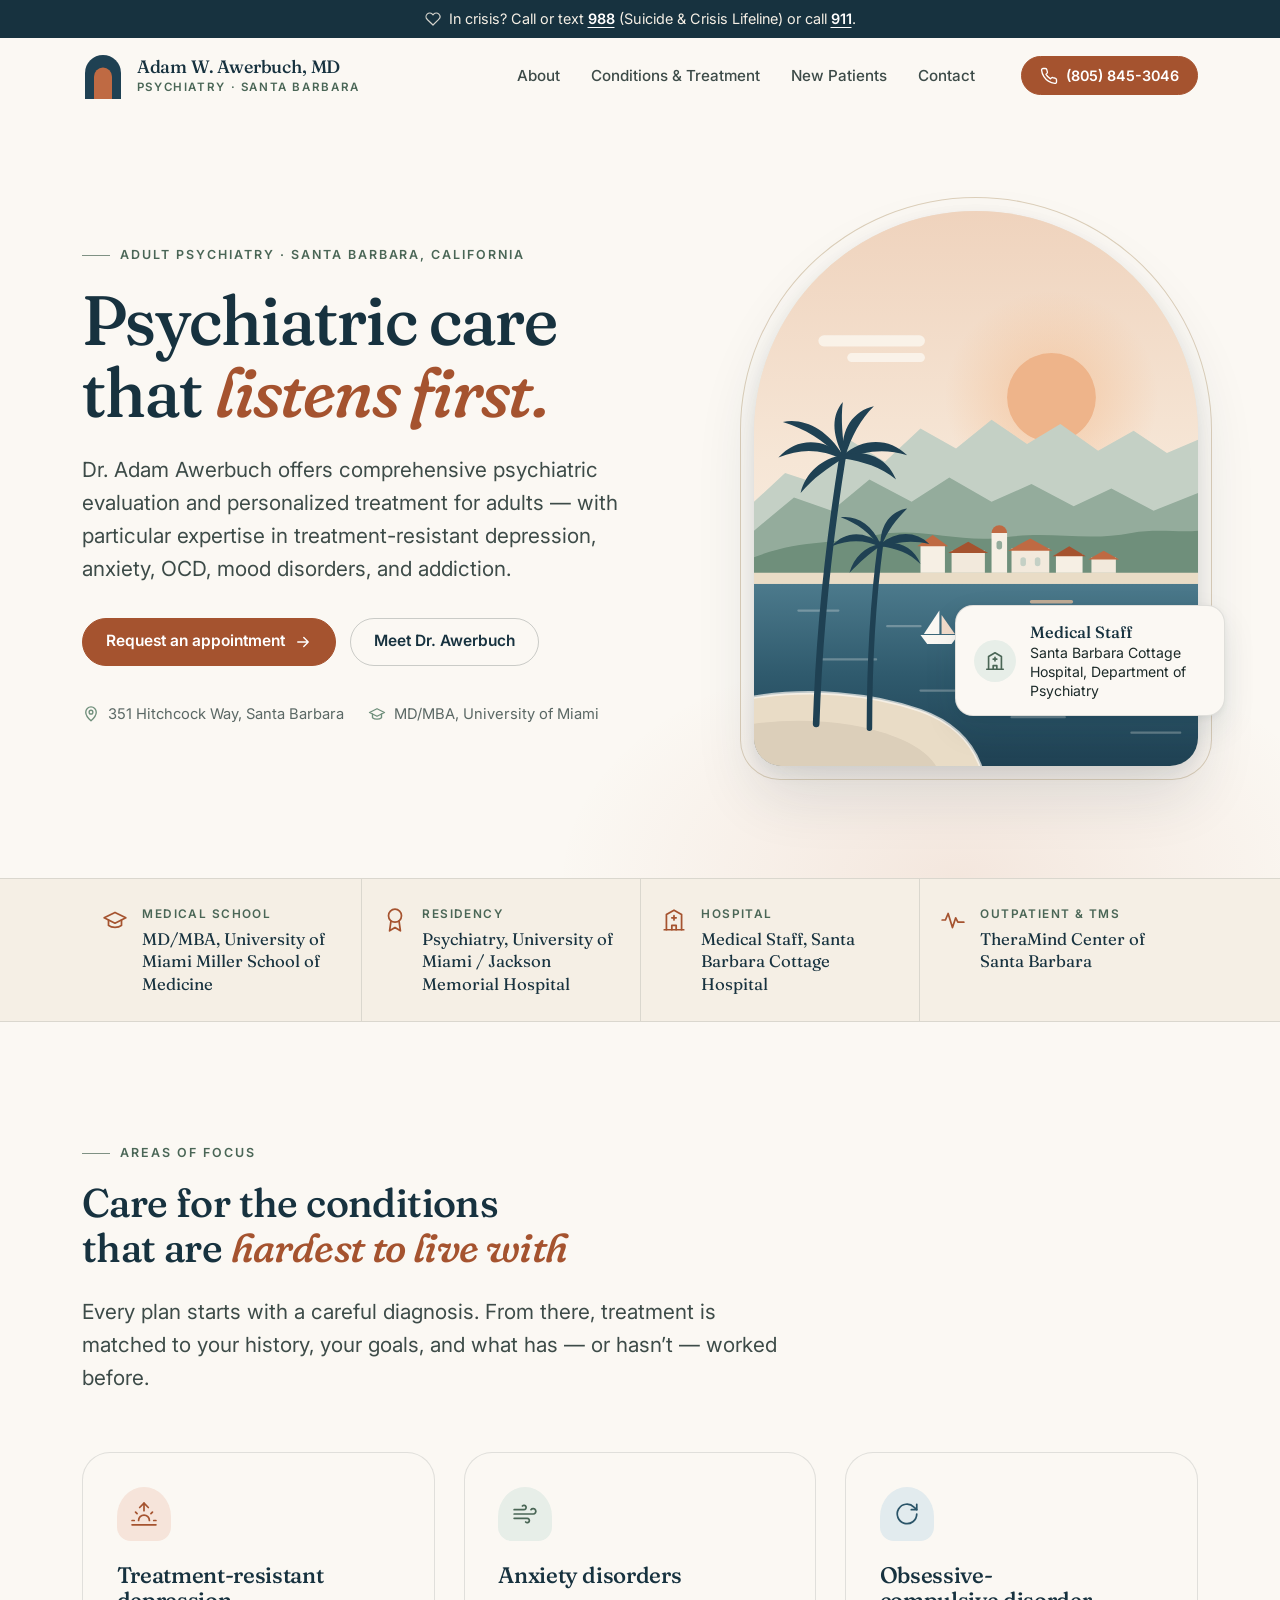
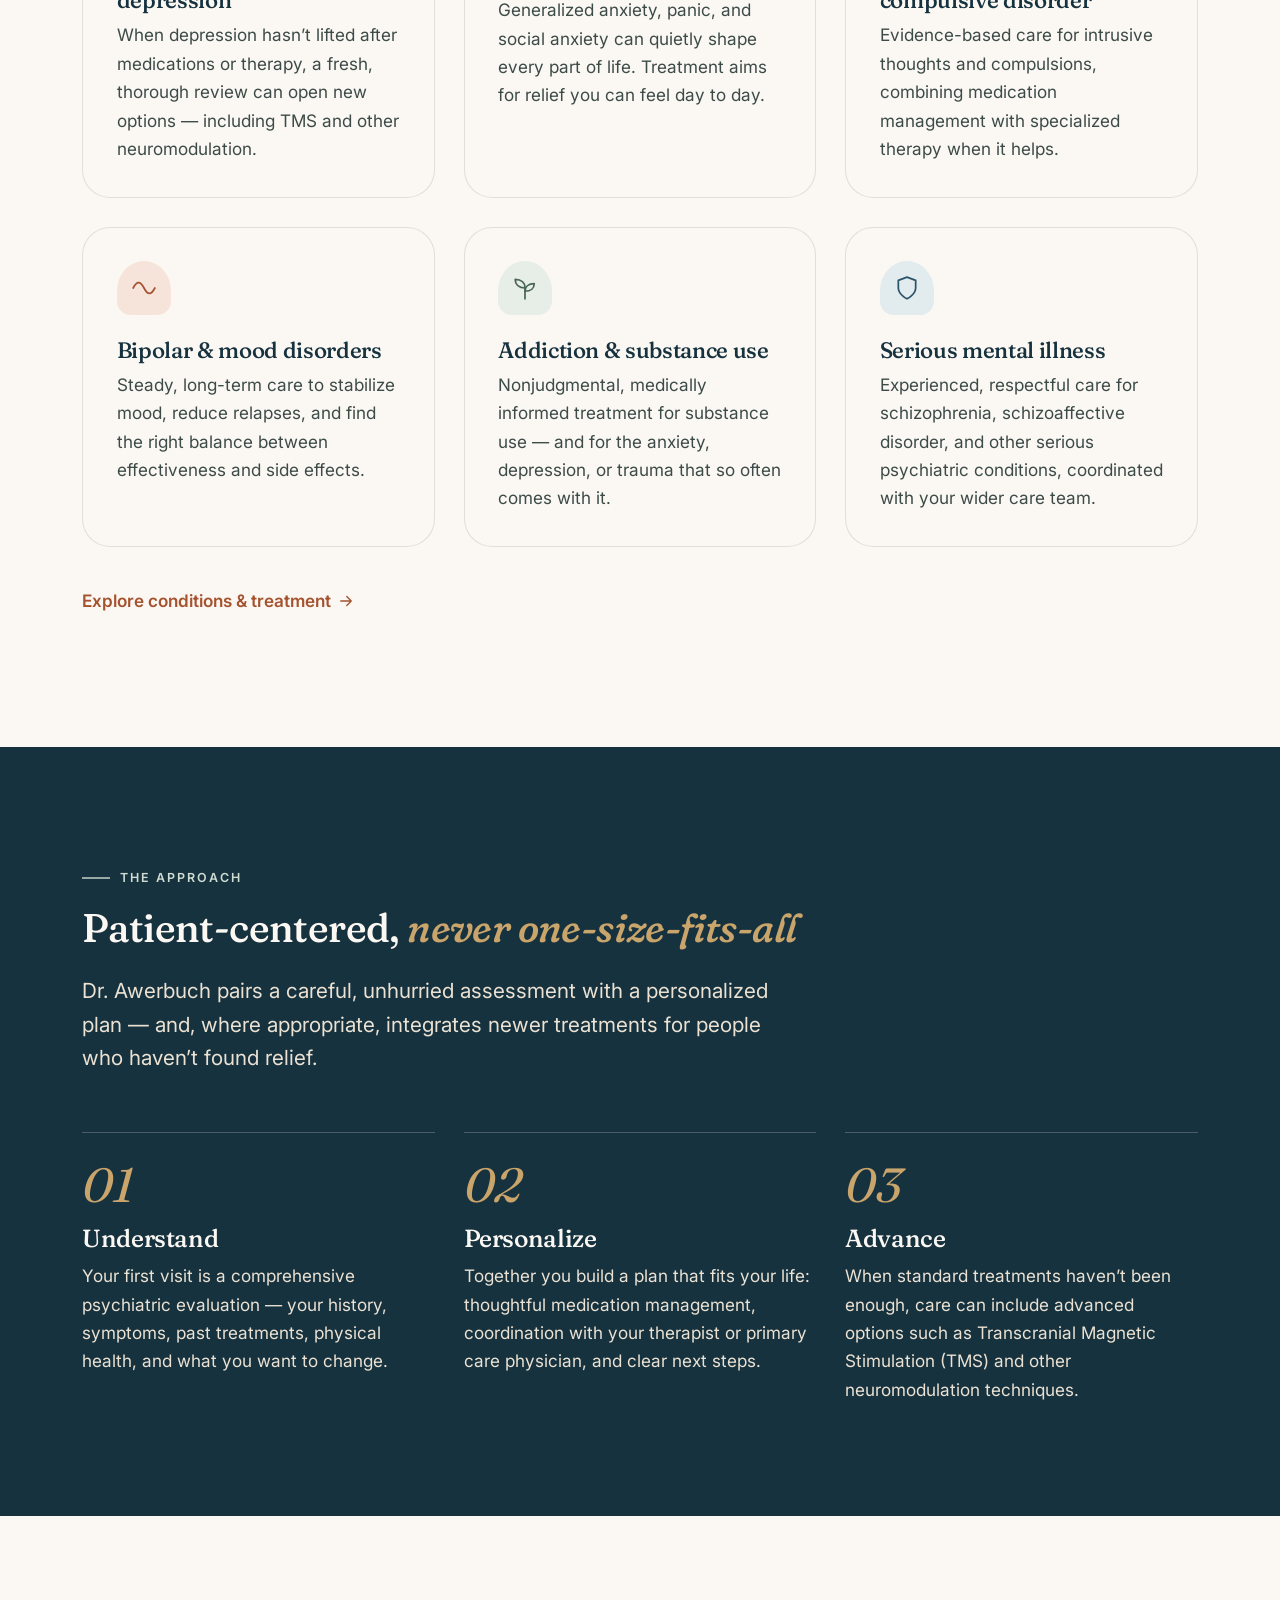
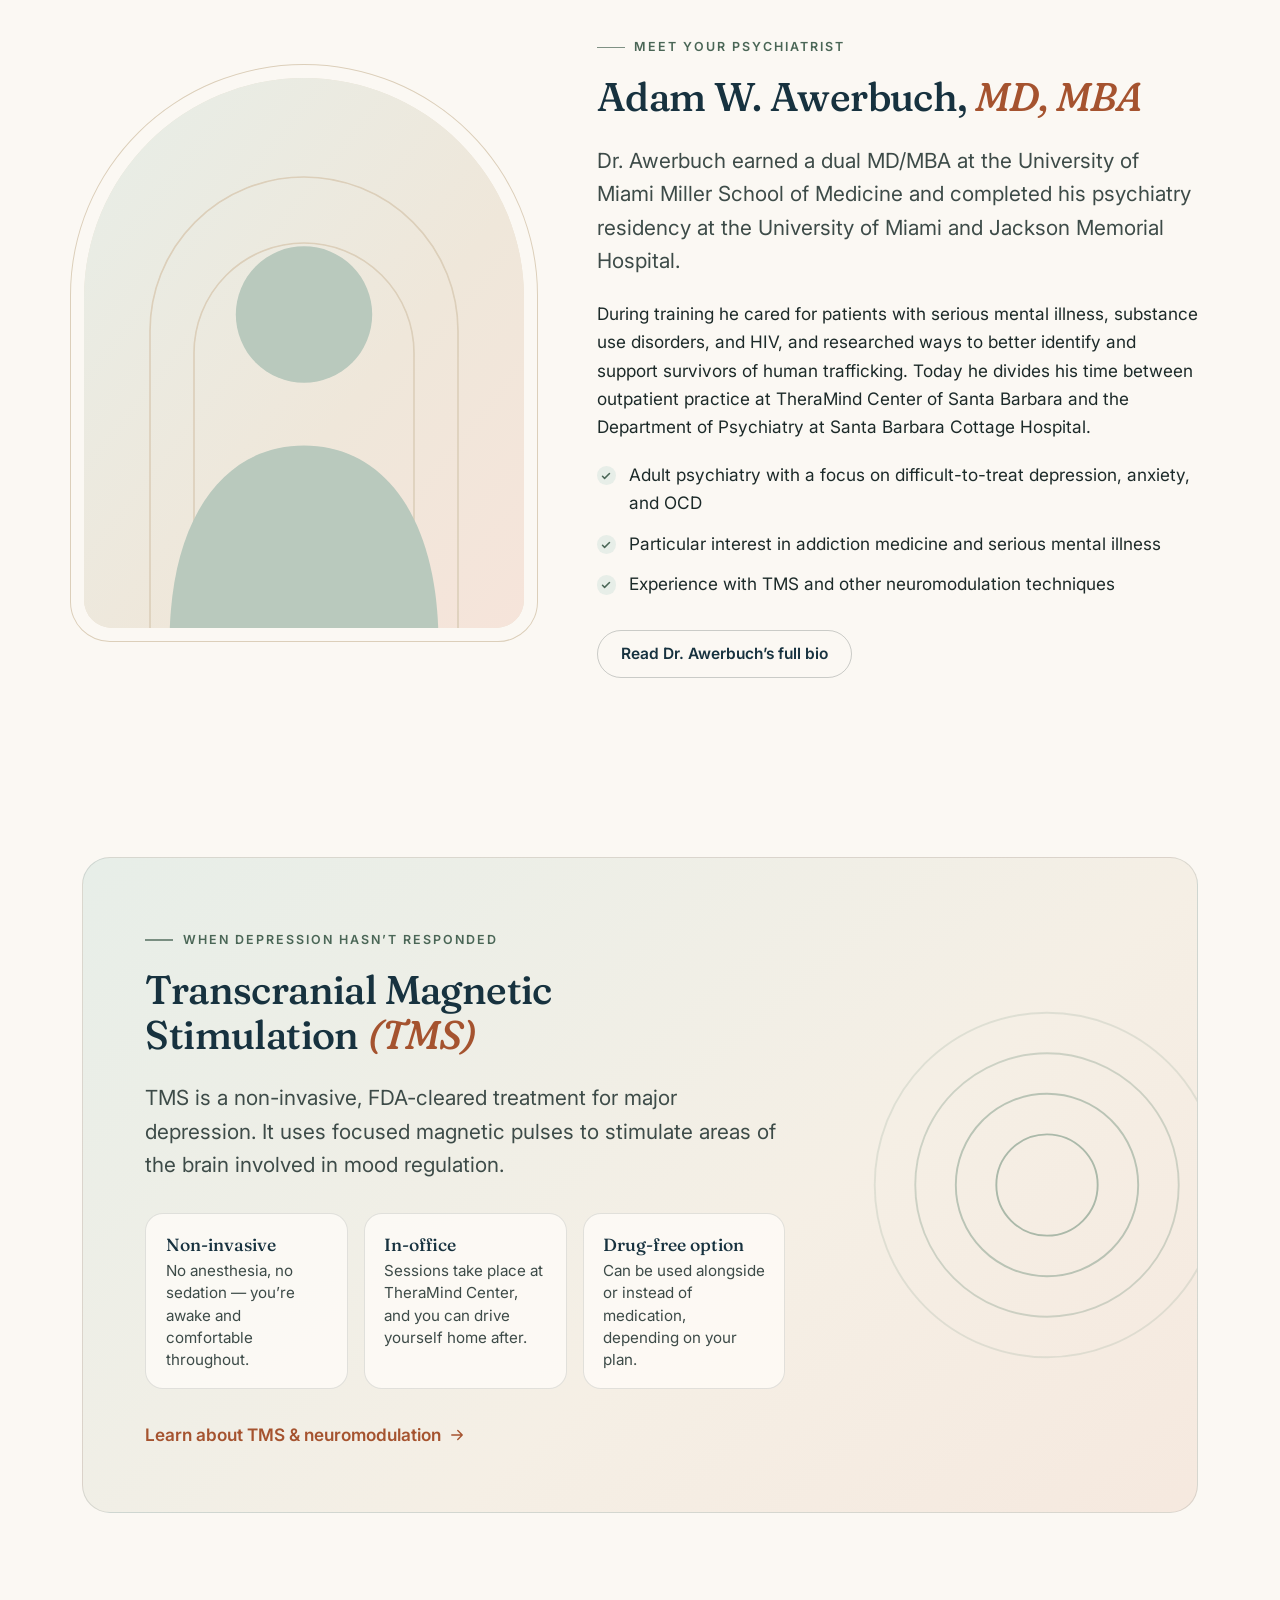
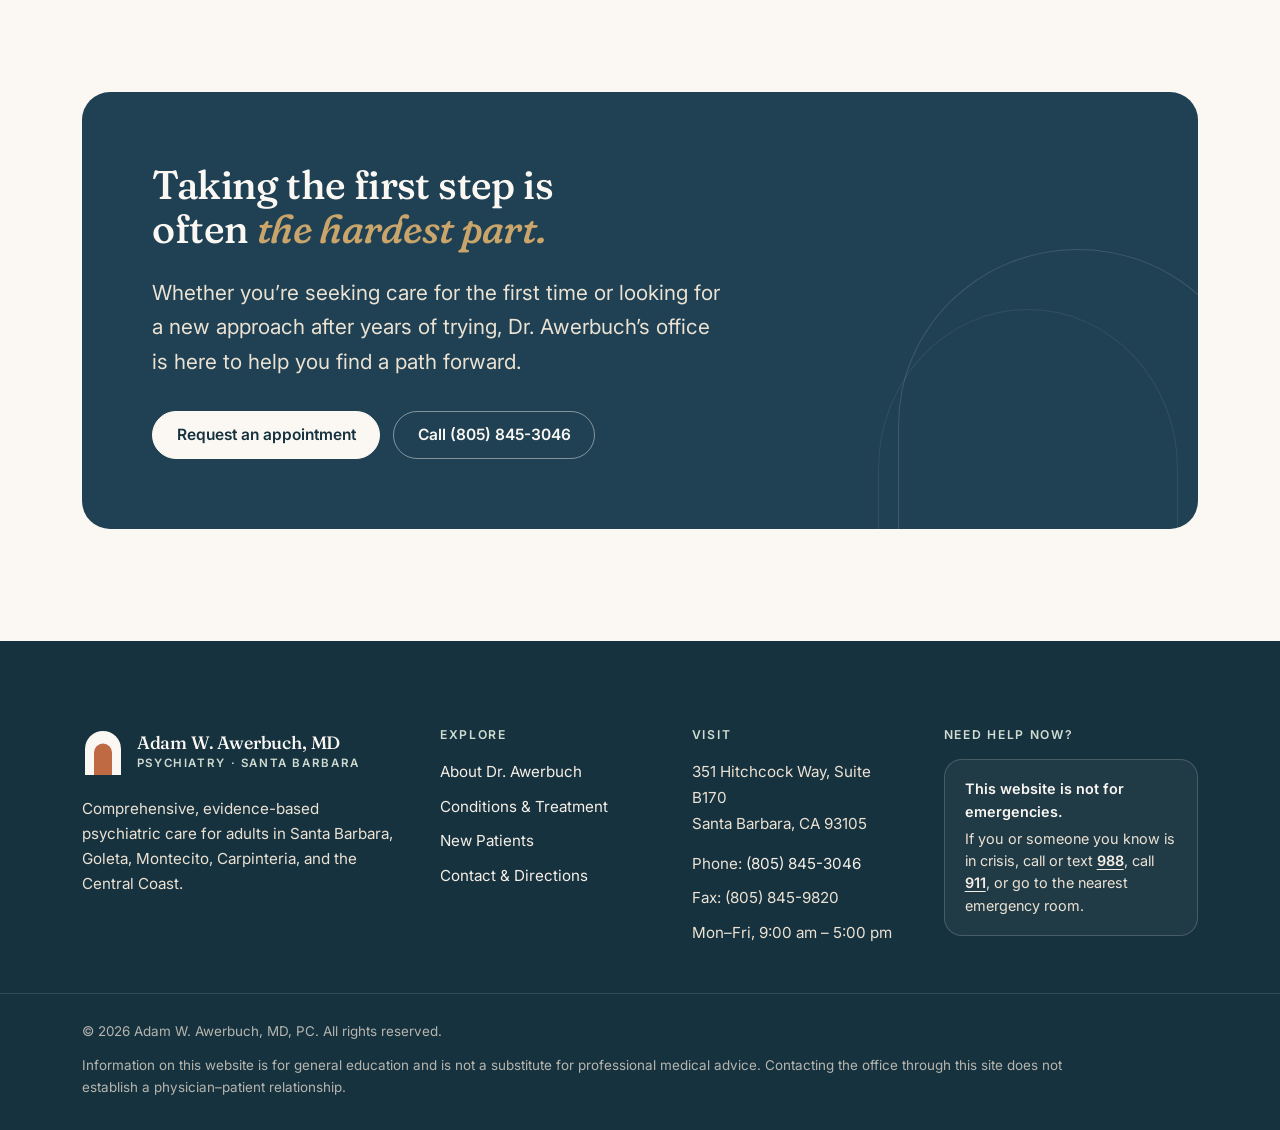
==== index.html @ 08d141ef "Build website for Dr. Adam W. Awerbuch's Santa Barbara psychiatry practice Static, dependency-free s" ====
<!doctype html>
<html lang="en" class="no-js">
<head>
  <meta charset="utf-8">
  <meta name="viewport" content="width=device-width, initial-scale=1">
  <title>Adam W. Awerbuch, MD, MBA | Psychiatrist in Santa Barbara, CA</title>
  <meta name="description" content="Dr. Adam Awerbuch is a psychiatrist in Santa Barbara, CA, offering comprehensive evaluation and personalized treatment for adults with depression, treatment-resistant depression, anxiety, OCD, mood disorders, and addiction.">
  <meta name="theme-color" content="#17323f">
  <meta property="og:type" content="website">
  <meta property="og:title" content="Adam W. Awerbuch, MD, MBA | Psychiatry in Santa Barbara">
  <meta property="og:description" content="Thoughtful, evidence-based psychiatric care for adults in Santa Barbara — including treatment-resistant depression, anxiety, OCD, mood disorders, and addiction.">
  <meta property="og:locale" content="en_US">
  <link rel="icon" href="assets/img/favicon.svg" type="image/svg+xml">
  <link rel="preconnect" href="https://fonts.googleapis.com">
  <link rel="preconnect" href="https://fonts.gstatic.com" crossorigin>
  <link rel="stylesheet" href="https://fonts.googleapis.com/css2?family=Fraunces:ital,opsz,wght,SOFT,WONK@0,9..144,300..600,0..100,0..1;1,9..144,300..600,0..100,0..1&family=Inter:wght@400;500;600&display=swap">
  <link rel="stylesheet" href="assets/css/styles.css">
  <script src="assets/js/main.js" defer></script>
  <script type="application/ld+json">
  {
    "@context": "https://schema.org",
    "@type": "Physician",
    "name": "Adam W. Awerbuch, MD, MBA",
    "legalName": "Adam W. Awerbuch, MD, PC",
    "description": "Psychiatrist in Santa Barbara, California, providing comprehensive psychiatric evaluation and treatment for adults, with a focus on treatment-resistant depression, anxiety disorders, OCD, mood disorders, and addiction medicine.",
    "medicalSpecialty": "Psychiatric",
    "telephone": "+1-805-845-3046",
    "faxNumber": "+1-805-845-9820",
    "address": {
      "@type": "PostalAddress",
      "streetAddress": "351 Hitchcock Way, Suite B170",
      "addressLocality": "Santa Barbara",
      "addressRegion": "CA",
      "postalCode": "93105",
      "addressCountry": "US"
    },
    "openingHoursSpecification": {
      "@type": "OpeningHoursSpecification",
      "dayOfWeek": ["Monday", "Tuesday", "Wednesday", "Thursday", "Friday"],
      "opens": "09:00",
      "closes": "17:00"
    },
    "areaServed": ["Santa Barbara", "Goleta", "Montecito", "Carpinteria", "Santa Barbara County"],
    "hospitalAffiliation": {
      "@type": "Hospital",
      "name": "Santa Barbara Cottage Hospital"
    }
  }
  </script>
</head>
<body>
  <a class="skip-link" href="#main">Skip to main content</a>

  <div class="crisis-bar" role="region" aria-label="Crisis resources">
    <div class="container">
      <svg viewBox="0 0 24 24" fill="none" stroke="currentColor" stroke-width="1.8" stroke-linecap="round" stroke-linejoin="round" aria-hidden="true"><path d="M20.8 4.6a5.5 5.5 0 0 0-7.8 0L12 5.7l-1-1.1a5.5 5.5 0 0 0-7.8 7.8l1 1.1L12 21l7.8-7.6 1-1.1a5.5 5.5 0 0 0 0-7.7z"/></svg>
      <span>In crisis? Call or text <a href="tel:988">988</a> (Suicide &amp; Crisis Lifeline) or call <a href="tel:911">911</a>.</span>
    </div>
  </div>

  <header class="site-header">
    <div class="container">
      <a class="brand" href="index.html" aria-label="Adam W. Awerbuch, MD — Home">
        <svg class="brand__mark" viewBox="0 0 42 48" aria-hidden="true"><path d="M3 47V21a18 18 0 0 1 36 0v26z" fill="#1f4153"/><path d="M12 47V24.5a9 9 0 0 1 18 0V47z" fill="#bf6a43"/></svg>
        <span class="brand__text">
          <span class="brand__name">Adam W. Awerbuch, MD</span>
          <span class="brand__tag">Psychiatry · Santa Barbara</span>
        </span>
      </a>
      <button class="nav-toggle" type="button" aria-expanded="false" aria-controls="site-nav" aria-label="Open menu">
        <svg class="icon-open" viewBox="0 0 24 24" fill="none" stroke="currentColor" stroke-width="1.8" stroke-linecap="round" aria-hidden="true"><path d="M4 7h16M4 12h16M4 17h16"/></svg>
        <svg class="icon-close" viewBox="0 0 24 24" fill="none" stroke="currentColor" stroke-width="1.8" stroke-linecap="round" aria-hidden="true"><path d="M6 6l12 12M18 6L6 18"/></svg>
      </button>
      <nav class="site-nav" id="site-nav" aria-label="Primary">
        <ul>
          <li><a href="about.html">About</a></li>
          <li><a href="services.html">Conditions &amp; Treatment</a></li>
          <li><a href="new-patients.html">New Patients</a></li>
          <li><a href="contact.html">Contact</a></li>
        </ul>
        <a class="btn btn--sm" href="tel:+18058453046">
          <svg viewBox="0 0 24 24" fill="none" stroke="currentColor" stroke-width="1.8" stroke-linecap="round" stroke-linejoin="round" aria-hidden="true"><path d="M22 16.9v3a2 2 0 0 1-2.2 2 19.8 19.8 0 0 1-8.6-3.1 19.5 19.5 0 0 1-6-6 19.8 19.8 0 0 1-3.1-8.7A2 2 0 0 1 4.1 2h3a2 2 0 0 1 2 1.7c.1.9.4 1.8.7 2.7a2 2 0 0 1-.5 2.1L8 9.8a16 16 0 0 0 6 6l1.3-1.3a2 2 0 0 1 2.1-.4c.9.3 1.8.6 2.7.7a2 2 0 0 1 1.7 2z"/></svg>
          (805) 845-3046
        </a>
      </nav>
    </div>
  </header>

  <main id="main">
    <!-- Hero -->
    <section class="hero" aria-labelledby="hero-title">
      <div class="container">
        <div class="split split--wide-left">
          <div>
            <p class="eyebrow">Adult Psychiatry · Santa Barbara, California</p>
            <h1 id="hero-title">Psychiatric care that <em>listens first.</em></h1>
            <p class="lede">Dr. Adam Awerbuch offers comprehensive psychiatric evaluation and personalized treatment for adults — with particular expertise in treatment-resistant depression, anxiety, OCD, mood disorders, and addiction.</p>
            <div class="btn-row">
              <a class="btn" href="contact.html#request">
                Request an appointment
                <svg viewBox="0 0 24 24" fill="none" stroke="currentColor" stroke-width="1.8" stroke-linecap="round" stroke-linejoin="round" aria-hidden="true"><path d="M5 12h14M13 6l6 6-6 6"/></svg>
              </a>
              <a class="btn btn--outline" href="about.html">Meet Dr. Awerbuch</a>
            </div>
            <ul class="hero__meta">
              <li>
                <svg viewBox="0 0 24 24" fill="none" stroke="currentColor" stroke-width="1.8" stroke-linecap="round" stroke-linejoin="round" aria-hidden="true"><path d="M12 21s-7-6.2-7-11.5A7 7 0 0 1 19 9.5C19 14.8 12 21 12 21z"/><circle cx="12" cy="9.5" r="2.5"/></svg>
                351 Hitchcock Way, Santa Barbara
              </li>
              <li>
                <svg viewBox="0 0 24 24" fill="none" stroke="currentColor" stroke-width="1.8" stroke-linecap="round" stroke-linejoin="round" aria-hidden="true"><path d="M22 10L12 5 2 10l10 5 10-5z"/><path d="M6 12v5c3 2.5 9 2.5 12 0v-5"/></svg>
                MD/MBA, University of Miami
              </li>
            </ul>
          </div>

          <div class="hero__art reveal">
            <div class="arch-outline" aria-hidden="true"></div>
            <div class="arch-frame">
              <img src="assets/img/santa-barbara-arch.svg" alt="" width="400" height="500">
            </div>
            <div class="hero__badge">
              <span class="hero__badge-icon">
                <svg viewBox="0 0 24 24" fill="none" stroke="currentColor" stroke-width="1.8" stroke-linecap="round" stroke-linejoin="round" aria-hidden="true"><path d="M3 21h18"/><path d="M5 21V7l7-4 7 4v14"/><path d="M10 21v-4h4v4"/><path d="M12 8v4M10 10h4"/></svg>
              </span>
              <span><strong>Medical Staff</strong>Santa Barbara Cottage Hospital, Department of Psychiatry</span>
            </div>
          </div>
        </div>
      </div>
    </section>

    <!-- Credentials -->
    <section class="credentials" aria-label="Training and affiliations">
      <div class="container">
        <ul>
          <li>
            <svg viewBox="0 0 24 24" fill="none" stroke="currentColor" stroke-width="1.6" stroke-linecap="round" stroke-linejoin="round" aria-hidden="true"><path d="M22 10L12 5 2 10l10 5 10-5z"/><path d="M6 12v5c3 2.5 9 2.5 12 0v-5"/></svg>
            <span><span class="label">Medical School</span><span class="value">MD/MBA, University of Miami Miller School of Medicine</span></span>
          </li>
          <li>
            <svg viewBox="0 0 24 24" fill="none" stroke="currentColor" stroke-width="1.6" stroke-linecap="round" stroke-linejoin="round" aria-hidden="true"><circle cx="12" cy="8" r="6"/><path d="M8.2 13.4L7 22l5-3 5 3-1.2-8.6"/></svg>
            <span><span class="label">Residency</span><span class="value">Psychiatry, University of Miami / Jackson Memorial Hospital</span></span>
          </li>
          <li>
            <svg viewBox="0 0 24 24" fill="none" stroke="currentColor" stroke-width="1.6" stroke-linecap="round" stroke-linejoin="round" aria-hidden="true"><path d="M3 21h18"/><path d="M5 21V7l7-4 7 4v14"/><path d="M10 21v-4h4v4"/><path d="M12 8v4M10 10h4"/></svg>
            <span><span class="label">Hospital</span><span class="value">Medical Staff, Santa Barbara Cottage Hospital</span></span>
          </li>
          <li>
            <svg viewBox="0 0 24 24" fill="none" stroke="currentColor" stroke-width="1.6" stroke-linecap="round" stroke-linejoin="round" aria-hidden="true"><path d="M2 12h3l2.5-6 4 13 3-9 2 4H22"/></svg>
            <span><span class="label">Outpatient &amp; TMS</span><span class="value">TheraMind Center of Santa Barbara</span></span>
          </li>
        </ul>
      </div>
    </section>

    <!-- Areas of focus -->
    <section class="section" aria-labelledby="focus-title">
      <div class="container">
        <div class="section-head">
          <p class="eyebrow">Areas of focus</p>
          <h2 id="focus-title">Care for the conditions that are <em>hardest to live with</em></h2>
          <p class="lede">Every plan starts with a careful diagnosis. From there, treatment is matched to your history, your goals, and what has — or hasn’t — worked before.</p>
        </div>

        <div class="grid grid--3">
          <article class="card reveal">
            <span class="card__icon"><svg viewBox="0 0 24 24" fill="none" stroke="currentColor" stroke-width="1.6" stroke-linecap="round" stroke-linejoin="round" aria-hidden="true"><path d="M17 18a5 5 0 0 0-10 0"/><path d="M12 2v7"/><path d="M4.2 10.2l1.4 1.4M1 18h2M21 18h2M18.4 11.6l1.4-1.4"/><path d="M23 22H1"/><path d="M8 6l4-4 4 4"/></svg></span>
            <h3>Treatment-resistant depression</h3>
            <p>When depression hasn’t lifted after medications or therapy, a fresh, thorough review can open new options — including TMS and other neuromodulation.</p>
          </article>
          <article class="card reveal">
            <span class="card__icon"><svg viewBox="0 0 24 24" fill="none" stroke="currentColor" stroke-width="1.6" stroke-linecap="round" stroke-linejoin="round" aria-hidden="true"><path d="M9.6 4.6A2 2 0 1 1 11 8H2"/><path d="M12.6 19.4A2 2 0 1 0 14 16H2"/><path d="M17.5 8a2.5 2.5 0 1 1 2 4H2"/></svg></span>
            <h3>Anxiety disorders</h3>
            <p>Generalized anxiety, panic, and social anxiety can quietly shape every part of life. Treatment aims for relief you can feel day to day.</p>
          </article>
          <article class="card reveal">
            <span class="card__icon"><svg viewBox="0 0 24 24" fill="none" stroke="currentColor" stroke-width="1.6" stroke-linecap="round" stroke-linejoin="round" aria-hidden="true"><path d="M21 12a9 9 0 1 1-2.6-6.4L21 8"/><path d="M21 3v5h-5"/></svg></span>
            <h3>Obsessive-compulsive disorder</h3>
            <p>Evidence-based care for intrusive thoughts and compulsions, combining medication management with specialized therapy when it helps.</p>
          </article>
          <article class="card reveal">
            <span class="card__icon"><svg viewBox="0 0 24 24" fill="none" stroke="currentColor" stroke-width="1.6" stroke-linecap="round" stroke-linejoin="round" aria-hidden="true"><path d="M2 12c1.7-3.3 3.3-5 5-5s3.3 1.7 5 5 3.3 5 5 5 3.3-1.7 5-5"/></svg></span>
            <h3>Bipolar &amp; mood disorders</h3>
            <p>Steady, long-term care to stabilize mood, reduce relapses, and find the right balance between effectiveness and side effects.</p>
          </article>
          <article class="card reveal">
            <span class="card__icon"><svg viewBox="0 0 24 24" fill="none" stroke="currentColor" stroke-width="1.6" stroke-linecap="round" stroke-linejoin="round" aria-hidden="true"><path d="M12 22V12"/><path d="M12 12C12 7 8.5 4 3 4c0 5 3.5 8 9 8z"/><path d="M12 15c0-4 3-7 8.5-7 0 4-3 7-8.5 7z"/></svg></span>
            <h3>Addiction &amp; substance use</h3>
            <p>Nonjudgmental, medically informed treatment for substance use — and for the anxiety, depression, or trauma that so often comes with it.</p>
          </article>
          <article class="card reveal">
            <span class="card__icon"><svg viewBox="0 0 24 24" fill="none" stroke="currentColor" stroke-width="1.6" stroke-linecap="round" stroke-linejoin="round" aria-hidden="true"><path d="M12 22s8-4 8-10V5l-8-3-8 3v7c0 6 8 10 8 10z"/></svg></span>
            <h3>Serious mental illness</h3>
            <p>Experienced, respectful care for schizophrenia, schizoaffective disorder, and other serious psychiatric conditions, coordinated with your wider care team.</p>
          </article>
        </div>

        <p style="margin-top: 2.5rem">
          <a class="text-link" href="services.html">
            Explore conditions &amp; treatment
            <svg viewBox="0 0 24 24" fill="none" stroke="currentColor" stroke-width="1.8" stroke-linecap="round" stroke-linejoin="round" aria-hidden="true"><path d="M5 12h14M13 6l6 6-6 6"/></svg>
          </a>
        </p>
      </div>
    </section>

    <!-- Approach -->
    <section class="section section--dark" aria-labelledby="approach-title">
      <div class="container">
        <div class="section-head">
          <p class="eyebrow">The approach</p>
          <h2 id="approach-title">Patient-centered, <em>never one-size-fits-all</em></h2>
          <p class="lede">Dr. Awerbuch pairs a careful, unhurried assessment with a personalized plan — and, where appropriate, integrates newer treatments for people who haven’t found relief.</p>
        </div>
        <ol class="steps">
          <li class="reveal">
            <span class="num">01</span>
            <h3>Understand</h3>
            <p>Your first visit is a comprehensive psychiatric evaluation — your history, symptoms, past treatments, physical health, and what you want to change.</p>
          </li>
          <li class="reveal">
            <span class="num">02</span>
            <h3>Personalize</h3>
            <p>Together you build a plan that fits your life: thoughtful medication management, coordination with your therapist or primary care physician, and clear next steps.</p>
          </li>
          <li class="reveal">
            <span class="num">03</span>
            <h3>Advance</h3>
            <p>When standard treatments haven’t been enough, care can include advanced options such as Transcranial Magnetic Stimulation (TMS) and other neuromodulation techniques.</p>
          </li>
        </ol>
      </div>
    </section>

    <!-- Meet -->
    <section class="section" aria-labelledby="meet-title">
      <div class="container">
        <div class="split split--wide-right">
          <figure class="portrait reveal" style="margin: 0">
            <div class="arch-outline" aria-hidden="true"></div>
            <div class="arch-frame">
              <!-- Replace with a professional headshot, e.g. assets/img/dr-awerbuch.jpg -->
              <img src="assets/img/portrait-placeholder.svg" alt="Portrait of Dr. Adam W. Awerbuch" width="400" height="500">
            </div>
          </figure>
          <div>
            <p class="eyebrow">Meet your psychiatrist</p>
            <h2 id="meet-title">Adam W. Awerbuch, <em>MD, MBA</em></h2>
            <p class="lede">Dr. Awerbuch earned a dual MD/MBA at the University of Miami Miller School of Medicine and completed his psychiatry residency at the University of Miami and Jackson Memorial Hospital.</p>
            <p>During training he cared for patients with serious mental illness, substance use disorders, and HIV, and researched ways to better identify and support survivors of human trafficking. Today he divides his time between outpatient practice at TheraMind Center of Santa Barbara and the Department of Psychiatry at Santa Barbara Cottage Hospital.</p>
            <ul class="checklist">
              <li>Adult psychiatry with a focus on difficult-to-treat depression, anxiety, and OCD</li>
              <li>Particular interest in addiction medicine and serious mental illness</li>
              <li>Experience with TMS and other neuromodulation techniques</li>
            </ul>
            <a class="btn btn--outline" href="about.html">Read Dr. Awerbuch’s full bio</a>
          </div>
        </div>
      </div>
    </section>

    <!-- TMS feature -->
    <section class="section section--tight" aria-labelledby="tms-title">
      <div class="container">
        <div class="feature-panel reveal">
          <svg class="feature-panel__art" viewBox="0 0 300 300" fill="none" stroke="#6f8f7b" stroke-width="1.5" aria-hidden="true">
            <circle cx="150" cy="150" r="40"/>
            <circle cx="150" cy="150" r="72" opacity="0.8"/>
            <circle cx="150" cy="150" r="104" opacity="0.55"/>
            <circle cx="150" cy="150" r="136" opacity="0.3"/>
          </svg>
          <div style="position: relative; max-width: 640px">
            <p class="eyebrow">When depression hasn’t responded</p>
            <h2 id="tms-title">Transcranial Magnetic Stimulation <em>(TMS)</em></h2>
            <p class="lede">TMS is a non-invasive, FDA-cleared treatment for major depression. It uses focused magnetic pulses to stimulate areas of the brain involved in mood regulation.</p>
            <ul class="stat-list">
              <li><strong>Non-invasive</strong>No anesthesia, no sedation — you’re awake and comfortable throughout.</li>
              <li><strong>In-office</strong>Sessions take place at TheraMind Center, and you can drive yourself home after.</li>
              <li><strong>Drug-free option</strong>Can be used alongside or instead of medication, depending on your plan.</li>
            </ul>
            <a class="text-link" href="services.html#tms">
              Learn about TMS &amp; neuromodulation
              <svg viewBox="0 0 24 24" fill="none" stroke="currentColor" stroke-width="1.8" stroke-linecap="round" stroke-linejoin="round" aria-hidden="true"><path d="M5 12h14M13 6l6 6-6 6"/></svg>
            </a>
          </div>
        </div>
      </div>
    </section>

    <!-- CTA -->
    <section class="section" aria-labelledby="cta-title">
      <div class="container">
        <div class="cta-band reveal">
          <h2 id="cta-title">Taking the first step is often <em>the hardest part.</em></h2>
          <p>Whether you’re seeking care for the first time or looking for a new approach after years of trying, Dr. Awerbuch’s office is here to help you find a path forward.</p>
          <div class="btn-row">
            <a class="btn btn--light" href="contact.html#request">Request an appointment</a>
            <a class="btn btn--ghost-light" href="tel:+18058453046">Call (805) 845-3046</a>
          </div>
        </div>
      </div>
    </section>
  </main>

  <footer class="site-footer">
    <div class="container">
      <div class="footer-grid">
        <div>
          <a class="brand" href="index.html" aria-label="Adam W. Awerbuch, MD — Home">
            <svg class="brand__mark" viewBox="0 0 42 48" aria-hidden="true"><path d="M3 47V21a18 18 0 0 1 36 0v26z" fill="#fbf8f3"/><path d="M12 47V24.5a9 9 0 0 1 18 0V47z" fill="#bf6a43"/></svg>
            <span class="brand__text">
              <span class="brand__name">Adam W. Awerbuch, MD</span>
              <span class="brand__tag">Psychiatry · Santa Barbara</span>
            </span>
          </a>
          <p>Comprehensive, evidence-based psychiatric care for adults in Santa Barbara, Goleta, Montecito, Carpinteria, and the Central Coast.</p>
        </div>
        <div>
          <h2>Explore</h2>
          <ul>
            <li><a href="about.html">About Dr. Awerbuch</a></li>
            <li><a href="services.html">Conditions &amp; Treatment</a></li>
            <li><a href="new-patients.html">New Patients</a></li>
            <li><a href="contact.html">Contact &amp; Directions</a></li>
          </ul>
        </div>
        <div>
          <h2>Visit</h2>
          <address>
            351 Hitchcock Way, Suite B170<br>
            Santa Barbara, CA 93105
          </address>
          <ul style="margin-top: 0.9rem">
            <li>Phone: <a href="tel:+18058453046">(805) 845-3046</a></li>
            <li>Fax: (805) 845-9820</li>
            <li>Mon–Fri, 9:00 am – 5:00 pm</li>
          </ul>
        </div>
        <div>
          <h2>Need help now?</h2>
          <div class="footer-crisis">
            <strong>This website is not for emergencies.</strong>
            If you or someone you know is in crisis, call or text <a href="tel:988">988</a>, call <a href="tel:911">911</a>, or go to the nearest emergency room.
          </div>
        </div>
      </div>
    </div>
    <div class="footer-bottom">
      <div class="container">
        <p>© <span data-year>2026</span> Adam W. Awerbuch, MD, PC. All rights reserved.</p>
        <p>Information on this website is for general education and is not a substitute for professional medical advice. Contacting the office through this site does not establish a physician–patient relationship.</p>
      </div>
    </div>
  </footer>
</body>
</html>
---- assets/css/styles.css ----
/* ==========================================================================
   Adam W. Awerbuch, MD — Psychiatry, Santa Barbara
   Design system: warm sand, eucalyptus sage, Pacific blue, terracotta tile.
   The arch motif nods to Santa Barbara's mission architecture.
   ========================================================================== */

:root {
  /* Palette */
  --sand-50: #fbf8f3;
  --sand-100: #f5efe5;
  --sand-200: #ebe2d3;
  --sand-300: #dccfba;

  --ink: #1c2a29;
  --ink-soft: #3d4b48;
  --muted: #5b6865;

  --ocean-800: #17323f;
  --ocean-700: #1f4153;
  --ocean-600: #2a5468;
  --ocean-100: #e2ebee;

  --sage-700: #4a6656;
  --sage-500: #6f8f7b;
  --sage-200: #cfdcd1;
  --sage-100: #e7eee8;

  --terra-700: #8f4526;
  --terra-600: #a5532f;
  --terra-500: #bf6a43;
  --terra-100: #f6e4da;

  --gold-400: #c9a46b;

  --line: rgba(28, 42, 41, 0.12);
  --line-strong: rgba(28, 42, 41, 0.22);

  /* Type */
  --font-serif: "Fraunces", "Iowan Old Style", "Palatino Linotype", Georgia, serif;
  --font-sans: "Inter", ui-sans-serif, system-ui, -apple-system, "Segoe UI", Roboto, sans-serif;

  --step--1: clamp(0.84rem, 0.82rem + 0.1vw, 0.9rem);
  --step-0: clamp(1rem, 0.97rem + 0.15vw, 1.075rem);
  --step-1: clamp(1.15rem, 1.08rem + 0.35vw, 1.3rem);
  --step-2: clamp(1.4rem, 1.25rem + 0.7vw, 1.75rem);
  --step-3: clamp(1.75rem, 1.5rem + 1.25vw, 2.5rem);
  --step-4: clamp(2.2rem, 1.75rem + 2.2vw, 3.6rem);

  /* Layout */
  --container: 1180px;
  --gutter: clamp(1rem, 0.6rem + 2vw, 2rem);
  --section-y: clamp(4rem, 3rem + 5vw, 7.5rem);
  --radius-sm: 10px;
  --radius: 18px;
  --radius-lg: 28px;

  --shadow-sm: 0 1px 2px rgba(23, 50, 63, 0.06), 0 2px 8px rgba(23, 50, 63, 0.05);
  --shadow-md: 0 2px 6px rgba(23, 50, 63, 0.06), 0 14px 34px rgba(23, 50, 63, 0.09);
  --shadow-lg: 0 6px 16px rgba(23, 50, 63, 0.08), 0 30px 60px rgba(23, 50, 63, 0.12);

  --ease: cubic-bezier(0.22, 0.61, 0.36, 1);
}

/* --------------------------------------------------------------------------
   Base
   -------------------------------------------------------------------------- */

*,
*::before,
*::after {
  box-sizing: border-box;
}

html {
  -webkit-text-size-adjust: 100%;
  text-size-adjust: 100%;
  scroll-behavior: smooth;
  scroll-padding-top: 6rem;
}

body {
  margin: 0;
  font-family: var(--font-sans);
  font-size: var(--step-0);
  line-height: 1.65;
  color: var(--ink);
  background: var(--sand-50);
  -webkit-font-smoothing: antialiased;
  text-rendering: optimizeLegibility;
  overflow-x: hidden;
}

body.nav-open {
  overflow: hidden;
}

img,
svg {
  display: block;
  max-width: 100%;
}

img {
  height: auto;
}

a {
  color: var(--ocean-600);
  text-decoration-thickness: 1px;
  text-underline-offset: 0.18em;
}

a:hover {
  color: var(--terra-600);
}

:focus-visible {
  outline: 3px solid var(--terra-500);
  outline-offset: 3px;
  border-radius: 4px;
}

h1,
h2,
h3,
h4 {
  font-family: var(--font-serif);
  font-weight: 500;
  line-height: 1.12;
  letter-spacing: -0.015em;
  color: var(--ocean-800);
  margin: 0 0 0.6em;
  font-variation-settings: "SOFT" 50, "WONK" 0;
  text-wrap: balance;
}

h1 {
  font-size: var(--step-4);
}

h2 {
  font-size: var(--step-3);
}

h3 {
  font-size: var(--step-2);
}

h4 {
  font-size: var(--step-1);
}

h1 em,
h2 em {
  font-style: italic;
  color: var(--terra-600);
  font-variation-settings: "SOFT" 100, "WONK" 1;
}

p {
  margin: 0 0 1.1em;
}

ul,
ol {
  padding-left: 1.2em;
}

strong {
  font-weight: 600;
}

.sr-only {
  position: absolute !important;
  width: 1px;
  height: 1px;
  padding: 0;
  margin: -1px;
  overflow: hidden;
  clip: rect(0, 0, 0, 0);
  white-space: nowrap;
  border: 0;
}

.skip-link {
  position: absolute;
  left: 1rem;
  top: -100px;
  z-index: 200;
  padding: 0.75rem 1.1rem;
  background: var(--ocean-800);
  color: #fff;
  border-radius: var(--radius-sm);
  font-weight: 600;
  text-decoration: none;
}

.skip-link:focus {
  top: 1rem;
  color: #fff;
}

.container {
  width: 100%;
  max-width: var(--container);
  margin-inline: auto;
  padding-inline: var(--gutter);
}

.container--narrow {
  max-width: 820px;
}

/* --------------------------------------------------------------------------
   Crisis bar
   -------------------------------------------------------------------------- */

.crisis-bar {
  background: var(--ocean-800);
  color: var(--sand-100);
  font-size: var(--step--1);
  line-height: 1.4;
}

.crisis-bar .container {
  display: flex;
  align-items: center;
  justify-content: center;
  gap: 0.5rem;
  padding-block: 0.55rem;
  text-align: center;
}

.crisis-bar a {
  color: #fff;
  font-weight: 600;
}

.crisis-bar a:hover {
  color: var(--terra-100);
}

.crisis-bar svg {
  flex: none;
  width: 16px;
  height: 16px;
  opacity: 0.85;
}

/* --------------------------------------------------------------------------
   Header & navigation
   -------------------------------------------------------------------------- */

.site-header {
  position: sticky;
  top: 0;
  z-index: 100;
  background: rgba(251, 248, 243, 0.92);
  backdrop-filter: saturate(140%) blur(10px);
  -webkit-backdrop-filter: saturate(140%) blur(10px);
  border-bottom: 1px solid transparent;
  transition: border-color 0.3s var(--ease), box-shadow 0.3s var(--ease);
}

.site-header.is-scrolled {
  border-bottom-color: var(--line);
  box-shadow: 0 6px 24px rgba(23, 50, 63, 0.06);
}

.site-header .container {
  display: flex;
  align-items: center;
  justify-content: space-between;
  gap: 1.5rem;
  min-height: 76px;
}

.brand {
  display: inline-flex;
  align-items: center;
  gap: 0.8rem;
  text-decoration: none;
  color: var(--ocean-800);
}

.brand:hover {
  color: var(--ocean-800);
}

.brand__mark {
  flex: none;
  width: 42px;
  height: 48px;
}

.brand__text {
  display: flex;
  flex-direction: column;
  line-height: 1.15;
}

.brand__name {
  font-family: var(--font-serif);
  font-size: 1.12rem;
  font-weight: 500;
  letter-spacing: -0.01em;
}

.brand__tag {
  font-size: 0.72rem;
  letter-spacing: 0.14em;
  text-transform: uppercase;
  color: var(--sage-700);
  font-weight: 600;
  margin-top: 0.2rem;
}

.nav-toggle {
  display: none;
  align-items: center;
  justify-content: center;
  width: 46px;
  height: 46px;
  border: 1px solid var(--line-strong);
  border-radius: 999px;
  background: transparent;
  color: var(--ocean-800);
  cursor: pointer;
}

.nav-toggle svg {
  width: 22px;
  height: 22px;
}

.nav-toggle .icon-close {
  display: none;
}

.nav-toggle[aria-expanded="true"] .icon-open {
  display: none;
}

.nav-toggle[aria-expanded="true"] .icon-close {
  display: block;
}

.site-nav {
  display: flex;
  align-items: center;
  gap: 2rem;
}

.site-nav ul {
  display: flex;
  align-items: center;
  gap: 0.25rem;
  list-style: none;
  margin: 0;
  padding: 0;
}

.site-nav a:not(.btn) {
  display: inline-block;
  padding: 0.5rem 0.85rem;
  border-radius: 999px;
  color: var(--ink-soft);
  font-weight: 500;
  font-size: 0.95rem;
  text-decoration: none;
  transition: background-color 0.2s var(--ease), color 0.2s var(--ease);
}

.site-nav a:not(.btn):hover {
  color: var(--ocean-800);
  background: var(--sand-200);
}

.site-nav a[aria-current="page"] {
  color: var(--ocean-800);
  background: var(--sand-200);
}

@media (max-width: 960px) {
  /* backdrop-filter would make the header the containing block for the fixed menu */
  .site-header {
    background: var(--sand-50);
    backdrop-filter: none;
    -webkit-backdrop-filter: none;
  }

  .nav-toggle {
    display: inline-flex;
  }

  .site-nav {
    position: fixed;
    inset: var(--header-offset, 76px) 0 0 0;
    flex-direction: column;
    align-items: stretch;
    gap: 1.5rem;
    padding: 1.5rem var(--gutter) 2.5rem;
    background: var(--sand-50);
    border-top: 1px solid var(--line);
    overflow-y: auto;
    opacity: 0;
    visibility: hidden;
    transform: translateY(-8px);
    transition: opacity 0.25s var(--ease), transform 0.25s var(--ease), visibility 0.25s;
  }

  .site-nav.is-open {
    opacity: 1;
    visibility: visible;
    transform: none;
  }

  .site-nav ul {
    flex-direction: column;
    align-items: stretch;
    gap: 0;
  }

  .site-nav a:not(.btn) {
    display: block;
    padding: 1rem 0.25rem;
    border-radius: 0;
    border-bottom: 1px solid var(--line);
    font-family: var(--font-serif);
    font-size: 1.4rem;
    color: var(--ocean-800);
  }

  .site-nav a:not(.btn):hover,
  .site-nav a[aria-current="page"] {
    background: transparent;
    color: var(--terra-600);
  }

  .site-nav .btn {
    justify-content: center;
  }
}

/* --------------------------------------------------------------------------
   Buttons
   -------------------------------------------------------------------------- */

.btn {
  --btn-bg: var(--terra-600);
  --btn-fg: #fff;
  --btn-border: var(--terra-600);
  display: inline-flex;
  align-items: center;
  gap: 0.55rem;
  padding: 0.85rem 1.45rem;
  border: 1.5px solid var(--btn-border);
  border-radius: 999px;
  background: var(--btn-bg);
  color: var(--btn-fg);
  font-family: var(--font-sans);
  font-size: 0.97rem;
  font-weight: 600;
  line-height: 1.2;
  text-decoration: none;
  white-space: nowrap;
  cursor: pointer;
  transition: background-color 0.2s var(--ease), border-color 0.2s var(--ease),
    color 0.2s var(--ease), transform 0.2s var(--ease), box-shadow 0.2s var(--ease);
}

.btn:hover {
  --btn-bg: var(--terra-700);
  --btn-border: var(--terra-700);
  color: var(--btn-fg);
  transform: translateY(-1px);
  box-shadow: 0 8px 20px rgba(165, 83, 47, 0.22);
}

.btn svg {
  width: 18px;
  height: 18px;
  flex: none;
}

.btn--outline {
  --btn-bg: transparent;
  --btn-fg: var(--ocean-800);
  --btn-border: var(--line-strong);
}

.btn--outline:hover {
  --btn-bg: var(--ocean-800);
  --btn-fg: #fff;
  --btn-border: var(--ocean-800);
  box-shadow: 0 8px 20px rgba(23, 50, 63, 0.18);
}

.btn--light {
  --btn-bg: var(--sand-50);
  --btn-fg: var(--ocean-800);
  --btn-border: var(--sand-50);
}

.btn--light:hover {
  --btn-bg: #fff;
  --btn-fg: var(--ocean-800);
  --btn-border: #fff;
  box-shadow: 0 8px 20px rgba(0, 0, 0, 0.18);
}

.btn--ghost-light {
  --btn-bg: transparent;
  --btn-fg: var(--sand-50);
  --btn-border: rgba(251, 248, 243, 0.45);
}

.btn--ghost-light:hover {
  --btn-bg: rgba(251, 248, 243, 0.1);
  --btn-fg: #fff;
  --btn-border: #fff;
  box-shadow: none;
}

.btn--sm {
  padding: 0.6rem 1.1rem;
  font-size: 0.9rem;
}

.btn-row {
  display: flex;
  flex-wrap: wrap;
  gap: 0.85rem;
}

.text-link {
  display: inline-flex;
  align-items: center;
  gap: 0.4rem;
  font-weight: 600;
  color: var(--terra-600);
  text-decoration: none;
}

.text-link svg {
  width: 18px;
  height: 18px;
  transition: transform 0.2s var(--ease);
}

.text-link:hover {
  color: var(--terra-700);
}

.text-link:hover svg {
  transform: translateX(3px);
}

/* --------------------------------------------------------------------------
   Sections & shared pieces
   -------------------------------------------------------------------------- */

.section {
  padding-block: var(--section-y);
}

.section--tight {
  padding-block: calc(var(--section-y) * 0.6);
}

.section--alt {
  background: var(--sand-100);
}

.section--sage {
  background: var(--sage-100);
}

.section--dark {
  background: var(--ocean-800);
  color: var(--sand-100);
}

.section--dark h2,
.section--dark h3 {
  color: var(--sand-50);
}

.section--dark h2 em {
  color: var(--gold-400);
}

.eyebrow {
  display: inline-flex;
  align-items: center;
  gap: 0.6rem;
  margin-bottom: 1.1rem;
  font-size: 0.78rem;
  font-weight: 600;
  letter-spacing: 0.16em;
  text-transform: uppercase;
  color: var(--sage-700);
}

.eyebrow::before {
  content: "";
  width: 28px;
  height: 1.5px;
  background: currentColor;
  opacity: 0.7;
}

.section--dark .eyebrow {
  color: var(--sage-200);
}

.section-head {
  max-width: 720px;
  margin-bottom: clamp(2.5rem, 2rem + 2vw, 3.75rem);
}

.section-head--center {
  margin-inline: auto;
  text-align: center;
}

.section-head--center .eyebrow::after {
  content: "";
  width: 28px;
  height: 1.5px;
  background: currentColor;
  opacity: 0.7;
}

.lede {
  font-size: var(--step-1);
  line-height: 1.6;
  color: var(--ink-soft);
}

.section--dark .lede {
  color: var(--sand-200);
}

.muted {
  color: var(--muted);
}

.grid {
  display: grid;
  gap: clamp(1.25rem, 1rem + 1vw, 2rem);
}

.grid--2 {
  grid-template-columns: repeat(auto-fit, minmax(min(100%, 380px), 1fr));
}

.grid--3 {
  grid-template-columns: repeat(auto-fit, minmax(min(100%, 300px), 1fr));
}

.split {
  display: grid;
  gap: clamp(2.5rem, 2rem + 3vw, 5rem);
  align-items: center;
}

@media (min-width: 900px) {
  .split {
    grid-template-columns: 1fr 1fr;
  }

  .split--wide-left {
    grid-template-columns: 1.15fr 0.85fr;
  }

  .split--wide-right {
    grid-template-columns: 0.85fr 1.15fr;
  }

  .split--top {
    align-items: start;
  }
}

/* --------------------------------------------------------------------------
   Hero (home)
   -------------------------------------------------------------------------- */

.hero {
  position: relative;
  padding-block: clamp(3rem, 2rem + 5vw, 6.5rem) clamp(4rem, 3rem + 5vw, 7rem);
  overflow: hidden;
}

.hero::before {
  content: "";
  position: absolute;
  inset: auto -20% -45% 30%;
  height: 90%;
  background: radial-gradient(closest-side, rgba(191, 106, 67, 0.12), transparent 70%);
  pointer-events: none;
}

.hero .split {
  position: relative;
}

.hero h1 {
  font-size: clamp(2.5rem, 1.8rem + 3.2vw, 4.4rem);
  line-height: 1.04;
  margin-bottom: 1.5rem;
}

.hero .lede {
  max-width: 34rem;
  margin-bottom: 2rem;
}

.hero__meta {
  display: flex;
  flex-wrap: wrap;
  gap: 0.6rem 1.5rem;
  margin-top: 2.25rem;
  padding: 0;
  list-style: none;
  font-size: 0.92rem;
  color: var(--muted);
}

.hero__meta li {
  display: inline-flex;
  align-items: center;
  gap: 0.5rem;
}

.hero__meta svg {
  width: 18px;
  height: 18px;
  color: var(--sage-500);
}

.hero__art {
  position: relative;
  max-width: 500px;
  justify-self: center;
  width: 100%;
}

.hero__art .arch-frame {
  box-shadow: var(--shadow-lg);
}

.hero__badge {
  position: absolute;
  right: -6%;
  bottom: 9%;
  display: flex;
  align-items: center;
  gap: 0.85rem;
  max-width: 270px;
  padding: 0.95rem 1.15rem;
  background: var(--sand-50);
  border: 1px solid var(--line);
  border-radius: var(--radius);
  box-shadow: var(--shadow-md);
  font-size: 0.88rem;
  line-height: 1.35;
}

.hero__badge strong {
  display: block;
  font-family: var(--font-serif);
  font-weight: 500;
  font-size: 1.02rem;
  color: var(--ocean-800);
}

.hero__badge-icon {
  flex: none;
  display: grid;
  place-items: center;
  width: 42px;
  height: 42px;
  border-radius: 999px;
  background: var(--sage-100);
  color: var(--sage-700);
}

.hero__badge-icon svg {
  width: 22px;
  height: 22px;
}

@media (max-width: 899px) {
  .hero__art {
    max-width: 420px;
  }

  .hero__badge {
    left: 50%;
    right: auto;
    bottom: -1.5rem;
    transform: translateX(-50%);
    width: max-content;
    max-width: calc(100% - 1rem);
  }
}

/* Arch frame — used for illustration and portrait */
.arch-frame {
  position: relative;
  aspect-ratio: 4 / 5;
  overflow: hidden;
  border-radius: 50% 50% var(--radius-lg) var(--radius-lg) / 40% 40% var(--radius-lg) var(--radius-lg);
  background: var(--sand-200);
}

.arch-frame > img,
.arch-frame > svg {
  width: 100%;
  height: 100%;
  object-fit: cover;
}

.arch-outline {
  position: absolute;
  inset: -14px;
  border: 1.5px solid var(--sand-300);
  border-radius: 50% 50% calc(var(--radius-lg) + 12px) calc(var(--radius-lg) + 12px) / 40% 40%
    calc(var(--radius-lg) + 12px) calc(var(--radius-lg) + 12px);
  pointer-events: none;
}

/* --------------------------------------------------------------------------
   Credentials strip
   -------------------------------------------------------------------------- */

.credentials {
  border-block: 1px solid var(--line);
  background: var(--sand-100);
}

.credentials ul {
  display: grid;
  grid-template-columns: repeat(auto-fit, minmax(min(100%, 240px), 1fr));
  margin: 0;
  padding: 0;
  list-style: none;
}

.credentials li {
  display: flex;
  gap: 0.9rem;
  align-items: flex-start;
  padding: 1.6rem 1.25rem;
  border-left: 1px solid var(--line);
}

.credentials li:first-child {
  border-left: 0;
}

@media (max-width: 1080px) {
  .credentials li {
    border-left: 0;
    border-top: 1px solid var(--line);
  }

  .credentials li:first-child {
    border-top: 0;
  }
}

@media (min-width: 560px) and (max-width: 1080px) {
  .credentials li:nth-child(2) {
    border-top: 0;
  }

  .credentials li:nth-child(even) {
    border-left: 1px solid var(--line);
  }
}

.credentials svg {
  flex: none;
  width: 26px;
  height: 26px;
  color: var(--terra-600);
  margin-top: 0.15rem;
}

.credentials .label {
  display: block;
  font-size: 0.74rem;
  font-weight: 600;
  letter-spacing: 0.12em;
  text-transform: uppercase;
  color: var(--sage-700);
}

.credentials .value {
  display: block;
  font-family: var(--font-serif);
  font-size: 1.05rem;
  line-height: 1.35;
  color: var(--ocean-800);
  margin-top: 0.2rem;
}

/* --------------------------------------------------------------------------
   Cards
   -------------------------------------------------------------------------- */

.card {
  position: relative;
  display: flex;
  flex-direction: column;
  padding: clamp(1.6rem, 1.3rem + 1vw, 2.2rem);
  background: var(--sand-50);
  border: 1px solid var(--line);
  border-radius: var(--radius-lg);
  transition: transform 0.3s var(--ease), box-shadow 0.3s var(--ease), border-color 0.3s var(--ease);
}

.section--alt .card,
.section--sage .card {
  background: #fffdf9;
}

.card:hover {
  transform: translateY(-3px);
  box-shadow: var(--shadow-md);
  border-color: transparent;
}

.card h3 {
  font-size: 1.4rem;
  margin-bottom: 0.5rem;
}

.card p {
  color: var(--ink-soft);
  margin-bottom: 0;
}

.card__icon {
  display: grid;
  place-items: center;
  width: 54px;
  height: 54px;
  margin-bottom: 1.4rem;
  border-radius: 50% 50% 14px 14px / 55% 55% 14px 14px;
  background: var(--terra-100);
  color: var(--terra-600);
}

.card__icon svg {
  width: 26px;
  height: 26px;
}

.card:nth-child(3n + 2) .card__icon {
  background: var(--sage-100);
  color: var(--sage-700);
}

.card:nth-child(3n + 3) .card__icon {
  background: var(--ocean-100);
  color: var(--ocean-600);
}

.card--static:hover {
  transform: none;
  box-shadow: none;
  border-color: var(--line);
}

/* --------------------------------------------------------------------------
   Approach steps
   -------------------------------------------------------------------------- */

.steps {
  display: grid;
  gap: clamp(1.25rem, 1rem + 1vw, 2rem);
  grid-template-columns: repeat(auto-fit, minmax(min(100%, 230px), 1fr));
  counter-reset: step;
  margin: 0;
  padding: 0;
  list-style: none;
}

.steps li {
  position: relative;
  padding-top: 1.75rem;
  border-top: 1.5px solid rgba(251, 248, 243, 0.22);
}

.steps .num {
  display: block;
  font-family: var(--font-serif);
  font-size: 3rem;
  line-height: 1;
  font-weight: 400;
  font-style: italic;
  color: var(--gold-400);
  margin-bottom: 1rem;
}

.steps h3 {
  font-size: 1.55rem;
  margin-bottom: 0.6rem;
}

.steps p {
  color: var(--sand-200);
  margin: 0;
}

.section:not(.section--dark) .steps li {
  border-top-color: var(--line-strong);
}

.section:not(.section--dark) .steps .num {
  color: var(--terra-500);
}

.section:not(.section--dark) .steps p {
  color: var(--ink-soft);
}

/* --------------------------------------------------------------------------
   Portrait / meet
   -------------------------------------------------------------------------- */

.portrait {
  position: relative;
  max-width: 440px;
  width: 100%;
  justify-self: center;
}

.portrait figcaption {
  margin-top: 1.4rem;
  text-align: center;
  font-size: 0.9rem;
  color: var(--muted);
}

.portrait figcaption strong {
  display: block;
  font-family: var(--font-serif);
  font-weight: 500;
  font-size: 1.15rem;
  color: var(--ocean-800);
}

.checklist {
  list-style: none;
  padding: 0;
  margin: 0 0 2rem;
  display: grid;
  gap: 0.75rem;
}

.checklist li {
  position: relative;
  padding-left: 2rem;
}

.checklist li::before {
  content: "";
  position: absolute;
  left: 0;
  top: 0.32em;
  width: 1.2rem;
  height: 1.2rem;
  border-radius: 999px;
  background: var(--sage-100)
    url("data:image/svg+xml,%3Csvg xmlns='http://www.w3.org/2000/svg' viewBox='0 0 24 24' fill='none' stroke='%234a6656' stroke-width='3' stroke-linecap='round' stroke-linejoin='round'%3E%3Cpath d='M5 12.5l4.2 4.2L19 7'/%3E%3C/svg%3E")
    center / 0.75rem no-repeat;
}

.section--dark .checklist li::before {
  background-color: rgba(207, 220, 209, 0.16);
  background-image: url("data:image/svg+xml,%3Csvg xmlns='http://www.w3.org/2000/svg' viewBox='0 0 24 24' fill='none' stroke='%23cfdcd1' stroke-width='3' stroke-linecap='round' stroke-linejoin='round'%3E%3Cpath d='M5 12.5l4.2 4.2L19 7'/%3E%3C/svg%3E");
}

/* --------------------------------------------------------------------------
   Feature panel (TMS)
   -------------------------------------------------------------------------- */

.feature-panel {
  position: relative;
  overflow: hidden;
  padding: clamp(2rem, 1.5rem + 3vw, 4rem);
  border-radius: var(--radius-lg);
  background: linear-gradient(140deg, var(--sage-100) 0%, var(--sand-100) 60%, var(--terra-100) 130%);
  border: 1px solid var(--line);
}

.feature-panel__art {
  position: absolute;
  right: -40px;
  top: 50%;
  width: 380px;
  transform: translateY(-50%);
  opacity: 0.55;
  pointer-events: none;
}

@media (max-width: 899px) {
  .feature-panel__art {
    display: none;
  }
}

.feature-panel .stat-list {
  display: grid;
  grid-template-columns: repeat(auto-fit, minmax(min(100%, 200px), 1fr));
  gap: 1rem;
  margin: 2rem 0;
  padding: 0;
  list-style: none;
}

.feature-panel .stat-list li {
  padding: 1.1rem 1.2rem;
  background: rgba(255, 253, 249, 0.75);
  border: 1px solid var(--line);
  border-radius: var(--radius);
  font-size: 0.95rem;
  line-height: 1.45;
  color: var(--ink-soft);
}

.feature-panel .stat-list strong {
  display: block;
  font-family: var(--font-serif);
  font-weight: 500;
  font-size: 1.1rem;
  color: var(--ocean-800);
  margin-bottom: 0.2rem;
}

/* --------------------------------------------------------------------------
   CTA band
   -------------------------------------------------------------------------- */

.cta-band {
  position: relative;
  overflow: hidden;
  padding: clamp(2.5rem, 2rem + 3vw, 4.5rem);
  border-radius: var(--radius-lg);
  background: var(--ocean-700);
  color: var(--sand-100);
}

.cta-band::after {
  content: "";
  position: absolute;
  right: -60px;
  bottom: -140px;
  width: 360px;
  height: 420px;
  border: 1.5px solid rgba(251, 248, 243, 0.14);
  border-radius: 50% 50% 0 0 / 42% 42% 0 0;
  pointer-events: none;
}

.cta-band::before {
  content: "";
  position: absolute;
  right: 20px;
  bottom: -160px;
  width: 300px;
  height: 380px;
  border: 1.5px solid rgba(251, 248, 243, 0.08);
  border-radius: 50% 50% 0 0 / 42% 42% 0 0;
  pointer-events: none;
}

.cta-band h2 {
  color: var(--sand-50);
  max-width: 18ch;
}

.cta-band h2 em {
  color: var(--gold-400);
}

.cta-band p {
  max-width: 36rem;
  color: var(--sand-200);
  font-size: var(--step-1);
}

.cta-band .btn-row {
  position: relative;
  z-index: 1;
  margin-top: 2rem;
}

/* --------------------------------------------------------------------------
   Page hero (interior pages)
   -------------------------------------------------------------------------- */

.page-hero {
  position: relative;
  padding-block: clamp(3rem, 2.25rem + 4vw, 6rem) clamp(2.5rem, 2rem + 3vw, 4.5rem);
  background: var(--sand-100);
  border-bottom: 1px solid var(--line);
  overflow: hidden;
}

.page-hero::after {
  content: "";
  position: absolute;
  right: max(-80px, calc((100vw - var(--container)) / 2 - 80px));
  bottom: -2px;
  width: 300px;
  height: 340px;
  border: 1.5px solid var(--sand-300);
  border-bottom: 0;
  border-radius: 50% 50% 0 0 / 44% 44% 0 0;
  pointer-events: none;
}

.page-hero::before {
  content: "";
  position: absolute;
  right: max(-20px, calc((100vw - var(--container)) / 2 - 20px));
  bottom: -2px;
  width: 180px;
  height: 220px;
  border-radius: 50% 50% 0 0 / 44% 44% 0 0;
  background: linear-gradient(180deg, var(--terra-100), rgba(246, 228, 218, 0));
  pointer-events: none;
}

@media (max-width: 760px) {
  .page-hero::after,
  .page-hero::before {
    opacity: 0.45;
  }
}

.page-hero .container {
  position: relative;
  z-index: 1;
}

.page-hero h1 {
  max-width: 18ch;
}

.page-hero .lede {
  max-width: 40rem;
  margin-bottom: 0;
}

.breadcrumb {
  display: flex;
  flex-wrap: wrap;
  gap: 0.4rem;
  margin: 0 0 1.5rem;
  padding: 0;
  list-style: none;
  font-size: 0.86rem;
  color: var(--muted);
}

.breadcrumb li + li::before {
  content: "/";
  margin-right: 0.4rem;
  opacity: 0.6;
}

.breadcrumb a {
  color: var(--muted);
  text-decoration: none;
}

.breadcrumb a:hover {
  color: var(--terra-600);
  text-decoration: underline;
}

/* --------------------------------------------------------------------------
   Prose
   -------------------------------------------------------------------------- */

.prose {
  max-width: 42rem;
}

.prose p,
.prose li {
  color: var(--ink-soft);
}

.prose h2 {
  margin-top: 2.5rem;
}

.prose h3 {
  margin-top: 2rem;
  font-size: 1.45rem;
}

.prose > :first-child {
  margin-top: 0;
}

.pullquote {
  margin: 2.5rem 0;
  padding: 0.25rem 0 0.25rem 1.5rem;
  border-left: 3px solid var(--terra-500);
  font-family: var(--font-serif);
  font-size: var(--step-2);
  line-height: 1.35;
  color: var(--ocean-800);
}

/* --------------------------------------------------------------------------
   Timeline
   -------------------------------------------------------------------------- */

.timeline {
  position: relative;
  margin: 0;
  padding: 0;
  list-style: none;
}

.timeline::before {
  content: "";
  position: absolute;
  left: 11px;
  top: 8px;
  bottom: 8px;
  width: 1.5px;
  background: var(--line-strong);
}

.timeline li {
  position: relative;
  padding: 0 0 2.1rem 3rem;
}

.timeline li:last-child {
  padding-bottom: 0;
}

.timeline li::before {
  content: "";
  position: absolute;
  left: 4px;
  top: 6px;
  width: 16px;
  height: 16px;
  border-radius: 999px;
  background: var(--sand-50);
  border: 3px solid var(--terra-500);
}

.timeline .when {
  display: block;
  font-size: 0.78rem;
  font-weight: 600;
  letter-spacing: 0.12em;
  text-transform: uppercase;
  color: var(--sage-700);
  margin-bottom: 0.25rem;
}

.timeline h3 {
  font-size: 1.25rem;
  margin-bottom: 0.3rem;
}

.timeline p {
  margin: 0;
  color: var(--ink-soft);
}

/* --------------------------------------------------------------------------
   Publications
   -------------------------------------------------------------------------- */

.pub-list {
  list-style: none;
  margin: 0;
  padding: 0;
  display: grid;
  gap: 1rem;
}

.pub {
  padding: 1.5rem 1.6rem;
  background: #fffdf9;
  border: 1px solid var(--line);
  border-radius: var(--radius);
}

.pub .journal {
  display: block;
  font-size: 0.78rem;
  font-weight: 600;
  letter-spacing: 0.1em;
  text-transform: uppercase;
  color: var(--terra-600);
  margin-bottom: 0.4rem;
}

.pub h3 {
  font-size: 1.2rem;
  line-height: 1.35;
  margin-bottom: 0.5rem;
}

.pub p {
  margin: 0;
  font-size: 0.95rem;
  color: var(--ink-soft);
}

/* --------------------------------------------------------------------------
   Conditions / service detail
   -------------------------------------------------------------------------- */

.toc {
  display: flex;
  flex-wrap: wrap;
  gap: 0.6rem;
  margin: 2rem 0 0;
  padding: 0;
  list-style: none;
}

.toc a {
  display: inline-block;
  padding: 0.5rem 1rem;
  background: var(--sand-50);
  border: 1px solid var(--line);
  border-radius: 999px;
  font-size: 0.9rem;
  font-weight: 500;
  color: var(--ink-soft);
  text-decoration: none;
  transition: all 0.2s var(--ease);
}

.toc a:hover {
  border-color: var(--terra-500);
  color: var(--terra-600);
}

.detail {
  display: grid;
  gap: 1.5rem 3rem;
  padding-block: 2.5rem;
  border-top: 1px solid var(--line);
}

.detail:first-of-type {
  border-top: 0;
  padding-top: 0;
}

@media (min-width: 860px) {
  .detail {
    grid-template-columns: 0.8fr 1.2fr;
  }
}

.detail h3 {
  display: flex;
  align-items: flex-start;
  gap: 0.9rem;
  font-size: 1.6rem;
  margin: 0;
}

.detail h3 .card__icon {
  margin: 0;
  flex: none;
  width: 46px;
  height: 46px;
}

.detail h3 .card__icon svg {
  width: 22px;
  height: 22px;
}

.detail p {
  color: var(--ink-soft);
}

.detail p:last-child {
  margin-bottom: 0;
}

.tag-list {
  display: flex;
  flex-wrap: wrap;
  gap: 0.5rem;
  margin: 1rem 0 0;
  padding: 0;
  list-style: none;
}

.tag-list li {
  padding: 0.3rem 0.8rem;
  border-radius: 999px;
  background: var(--sage-100);
  color: var(--sage-700);
  font-size: 0.84rem;
  font-weight: 500;
}

/* --------------------------------------------------------------------------
   FAQ
   -------------------------------------------------------------------------- */

.faq {
  border-top: 1px solid var(--line-strong);
}

.faq details {
  border-bottom: 1px solid var(--line-strong);
}

.faq summary {
  position: relative;
  display: block;
  padding: 1.5rem 3rem 1.5rem 0;
  font-family: var(--font-serif);
  font-size: 1.25rem;
  line-height: 1.35;
  color: var(--ocean-800);
  cursor: pointer;
  list-style: none;
}

.faq summary::-webkit-details-marker {
  display: none;
}

.faq summary::after {
  content: "";
  position: absolute;
  right: 0.25rem;
  top: 50%;
  width: 28px;
  height: 28px;
  margin-top: -14px;
  border-radius: 999px;
  border: 1px solid var(--line-strong);
  background: url("data:image/svg+xml,%3Csvg xmlns='http://www.w3.org/2000/svg' viewBox='0 0 24 24' fill='none' stroke='%231f4153' stroke-width='2' stroke-linecap='round'%3E%3Cpath d='M12 6v12M6 12h12'/%3E%3C/svg%3E")
    center / 14px no-repeat;
  transition: transform 0.25s var(--ease), background-color 0.25s var(--ease);
}

.faq details[open] summary::after {
  transform: rotate(45deg);
  background-color: var(--sand-200);
}

.faq summary:hover {
  color: var(--terra-600);
}

.faq .answer {
  padding: 0 3rem 1.6rem 0;
  color: var(--ink-soft);
}

.faq .answer p:last-child {
  margin-bottom: 0;
}

/* --------------------------------------------------------------------------
   Notices
   -------------------------------------------------------------------------- */

.notice {
  display: flex;
  gap: 1rem;
  align-items: flex-start;
  padding: 1.25rem 1.4rem;
  border-radius: var(--radius);
  background: var(--terra-100);
  border: 1px solid rgba(165, 83, 47, 0.25);
  color: var(--ink);
  font-size: 0.96rem;
}

.notice svg {
  flex: none;
  width: 22px;
  height: 22px;
  margin-top: 0.15rem;
  color: var(--terra-600);
}

.notice p {
  margin: 0;
}

.notice p + p {
  margin-top: 0.5rem;
}

.notice--calm {
  background: var(--sage-100);
  border-color: rgba(74, 102, 86, 0.25);
}

.notice--calm svg {
  color: var(--sage-700);
}

/* --------------------------------------------------------------------------
   Contact
   -------------------------------------------------------------------------- */

.contact-grid {
  display: grid;
  gap: clamp(2rem, 1.5rem + 2vw, 3.5rem);
  align-items: start;
}

@media (min-width: 960px) {
  .contact-grid {
    grid-template-columns: 0.9fr 1.1fr;
  }
}

.info-list {
  list-style: none;
  margin: 0;
  padding: 0;
  display: grid;
  gap: 1.5rem;
}

.info-list li {
  display: flex;
  gap: 1rem;
}

.info-list .card__icon {
  flex: none;
  width: 46px;
  height: 46px;
  margin: 0;
}

.info-list .card__icon svg {
  width: 22px;
  height: 22px;
}

.info-list .label {
  display: block;
  font-size: 0.76rem;
  font-weight: 600;
  letter-spacing: 0.12em;
  text-transform: uppercase;
  color: var(--sage-700);
  margin-bottom: 0.15rem;
}

.info-list .value {
  font-size: 1.05rem;
  color: var(--ink);
  line-height: 1.5;
}

.info-list .value a {
  color: var(--ocean-700);
  font-weight: 600;
  text-decoration: none;
}

.info-list .value a:hover {
  color: var(--terra-600);
  text-decoration: underline;
}

.map {
  margin-top: 2rem;
  overflow: hidden;
  border-radius: var(--radius-lg);
  border: 1px solid var(--line);
  background: var(--sand-200);
  aspect-ratio: 4 / 3;
}

.map iframe {
  display: block;
  width: 100%;
  height: 100%;
  border: 0;
  filter: saturate(0.75) sepia(0.08);
}

.form-card {
  padding: clamp(1.6rem, 1.2rem + 2vw, 2.75rem);
  background: #fffdf9;
  border: 1px solid var(--line);
  border-radius: var(--radius-lg);
  box-shadow: var(--shadow-md);
}

.form-card h2 {
  font-size: var(--step-2);
  margin-bottom: 0.4rem;
}

.form-grid {
  display: grid;
  gap: 1.15rem 1.25rem;
  grid-template-columns: repeat(auto-fit, minmax(min(100%, 230px), 1fr));
  margin-top: 1.75rem;
}

.field {
  display: flex;
  flex-direction: column;
  gap: 0.4rem;
}

.field--full {
  grid-column: 1 / -1;
}

.field label,
.field legend {
  font-size: 0.9rem;
  font-weight: 600;
  color: var(--ink);
}

.field .req {
  color: var(--terra-600);
}

.field .hint {
  font-size: 0.84rem;
  color: var(--muted);
  font-weight: 400;
}

.field input[type="text"],
.field input[type="email"],
.field input[type="tel"],
.field select,
.field textarea {
  width: 100%;
  padding: 0.8rem 0.95rem;
  font: inherit;
  font-size: 1rem;
  color: var(--ink);
  background: var(--sand-50);
  border: 1.5px solid var(--line-strong);
  border-radius: 12px;
  transition: border-color 0.2s var(--ease), box-shadow 0.2s var(--ease), background-color 0.2s;
  appearance: none;
}

.field select {
  padding-right: 2.5rem;
  background-image: url("data:image/svg+xml,%3Csvg xmlns='http://www.w3.org/2000/svg' viewBox='0 0 24 24' fill='none' stroke='%231f4153' stroke-width='2' stroke-linecap='round' stroke-linejoin='round'%3E%3Cpath d='M6 9l6 6 6-6'/%3E%3C/svg%3E");
  background-repeat: no-repeat;
  background-position: right 0.85rem center;
  background-size: 18px;
}

.field textarea {
  min-height: 130px;
  resize: vertical;
}

.field input:focus,
.field select:focus,
.field textarea:focus {
  outline: none;
  border-color: var(--ocean-600);
  background: #fff;
  box-shadow: 0 0 0 4px rgba(42, 84, 104, 0.12);
}

.field.has-error input,
.field.has-error select,
.field.has-error textarea {
  border-color: #b3261e;
}

.field .error {
  display: none;
  font-size: 0.84rem;
  color: #b3261e;
  font-weight: 500;
}

.field.has-error .error {
  display: block;
}

fieldset.field {
  border: 0;
  padding: 0;
  margin: 0;
  min-width: 0;
}

.choice-row {
  display: flex;
  flex-wrap: wrap;
  gap: 0.6rem;
}

.choice {
  position: relative;
}

.choice input {
  position: absolute;
  opacity: 0;
  inset: 0;
  cursor: pointer;
}

.choice span {
  display: inline-block;
  padding: 0.55rem 1rem;
  border: 1.5px solid var(--line-strong);
  border-radius: 999px;
  font-size: 0.92rem;
  color: var(--ink-soft);
  background: var(--sand-50);
  transition: all 0.2s var(--ease);
}

.choice input:checked + span {
  background: var(--ocean-700);
  border-color: var(--ocean-700);
  color: #fff;
}

.choice input:focus-visible + span {
  outline: 3px solid var(--terra-500);
  outline-offset: 2px;
}

.field .consent {
  font-weight: 400;
}

.consent {
  display: flex;
  gap: 0.75rem;
  align-items: flex-start;
  font-size: 0.9rem;
  color: var(--ink-soft);
  line-height: 1.5;
}

.consent input {
  flex: none;
  width: 20px;
  height: 20px;
  margin-top: 0.1rem;
  accent-color: var(--ocean-700);
}

.form-actions {
  display: flex;
  flex-wrap: wrap;
  align-items: center;
  gap: 1rem;
  margin-top: 1.75rem;
}

.form-status {
  display: none;
  margin-top: 1.5rem;
}

.form-status.is-visible {
  display: flex;
}

.hp-field {
  position: absolute;
  left: -9999px;
}

/* --------------------------------------------------------------------------
   Footer
   -------------------------------------------------------------------------- */

.site-footer {
  background: var(--ocean-800);
  color: var(--sand-200);
  padding-top: clamp(3.5rem, 3rem + 3vw, 5.5rem);
  font-size: 0.95rem;
}

.site-footer a {
  color: var(--sand-100);
  text-decoration: none;
}

.site-footer a:hover {
  color: #fff;
  text-decoration: underline;
}

.footer-grid {
  display: grid;
  gap: 2.5rem;
  grid-template-columns: repeat(auto-fit, minmax(min(100%, 200px), 1fr));
  padding-bottom: 3rem;
}

@media (min-width: 1000px) {
  .footer-grid {
    grid-template-columns: 1.5fr 1fr 1fr 1.2fr;
  }
}

.site-footer .brand {
  color: var(--sand-50);
  margin-bottom: 1.25rem;
}

.site-footer .brand:hover {
  text-decoration: none;
}

.site-footer .brand__tag {
  color: var(--sage-200);
}

.site-footer h2 {
  font-family: var(--font-sans);
  font-size: 0.76rem;
  font-weight: 600;
  letter-spacing: 0.14em;
  text-transform: uppercase;
  color: var(--sage-200);
  margin-bottom: 1.1rem;
}

.site-footer ul {
  list-style: none;
  margin: 0;
  padding: 0;
  display: grid;
  gap: 0.6rem;
}

.site-footer address {
  font-style: normal;
  line-height: 1.7;
}

.footer-crisis {
  padding: 1.15rem 1.25rem;
  border: 1px solid rgba(251, 248, 243, 0.18);
  border-radius: var(--radius);
  background: rgba(251, 248, 243, 0.04);
  font-size: 0.9rem;
  line-height: 1.55;
}

.footer-crisis strong {
  display: block;
  color: var(--sand-50);
  margin-bottom: 0.3rem;
}

.footer-crisis a {
  font-weight: 600;
  text-decoration: underline;
}

.footer-bottom {
  border-top: 1px solid rgba(251, 248, 243, 0.12);
  padding-block: 1.6rem 2rem;
  font-size: 0.84rem;
  color: rgba(235, 226, 211, 0.75);
}

.footer-bottom .container {
  display: flex;
  flex-wrap: wrap;
  justify-content: space-between;
  gap: 0.75rem 2rem;
}

.footer-bottom p {
  margin: 0;
  max-width: 62rem;
}

/* --------------------------------------------------------------------------
   Motion
   -------------------------------------------------------------------------- */

.reveal {
  opacity: 0;
  transform: translateY(18px);
  transition: opacity 0.8s var(--ease), transform 0.8s var(--ease);
}

.reveal.is-visible {
  opacity: 1;
  transform: none;
}

.no-js .reveal {
  opacity: 1;
  transform: none;
}

@media (prefers-reduced-motion: reduce) {
  html {
    scroll-behavior: auto;
  }

  *,
  *::before,
  *::after {
    animation-duration: 0.01ms !important;
    transition-duration: 0.01ms !important;
  }

  .reveal {
    opacity: 1;
    transform: none;
  }
}

/* --------------------------------------------------------------------------
   Print
   -------------------------------------------------------------------------- */

@media print {
  .crisis-bar,
  .site-header,
  .nav-toggle,
  .cta-band,
  .map,
  .form-card {
    display: none !important;
  }

  body {
    background: #fff;
  }

  .section {
    padding-block: 1.5rem;
  }
}

a[href^="tel:"] {
  white-space: nowrap;
}
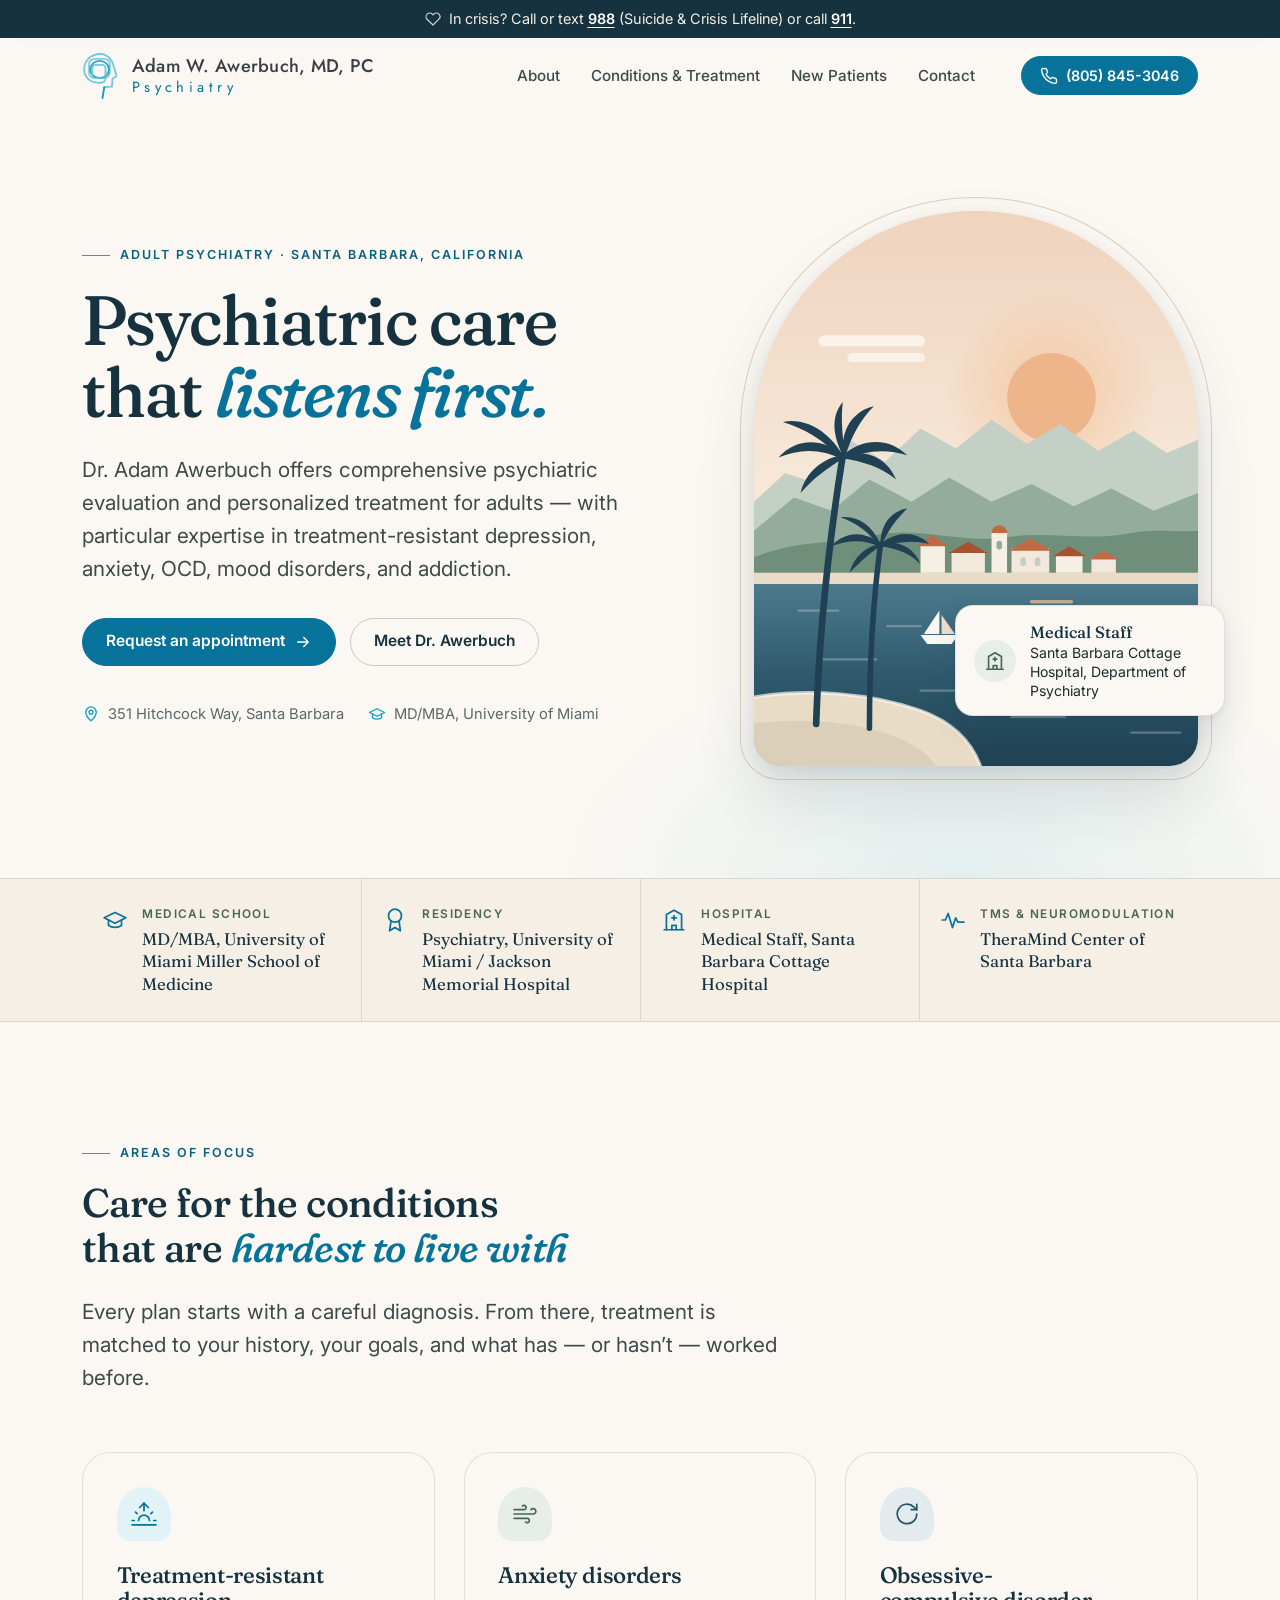
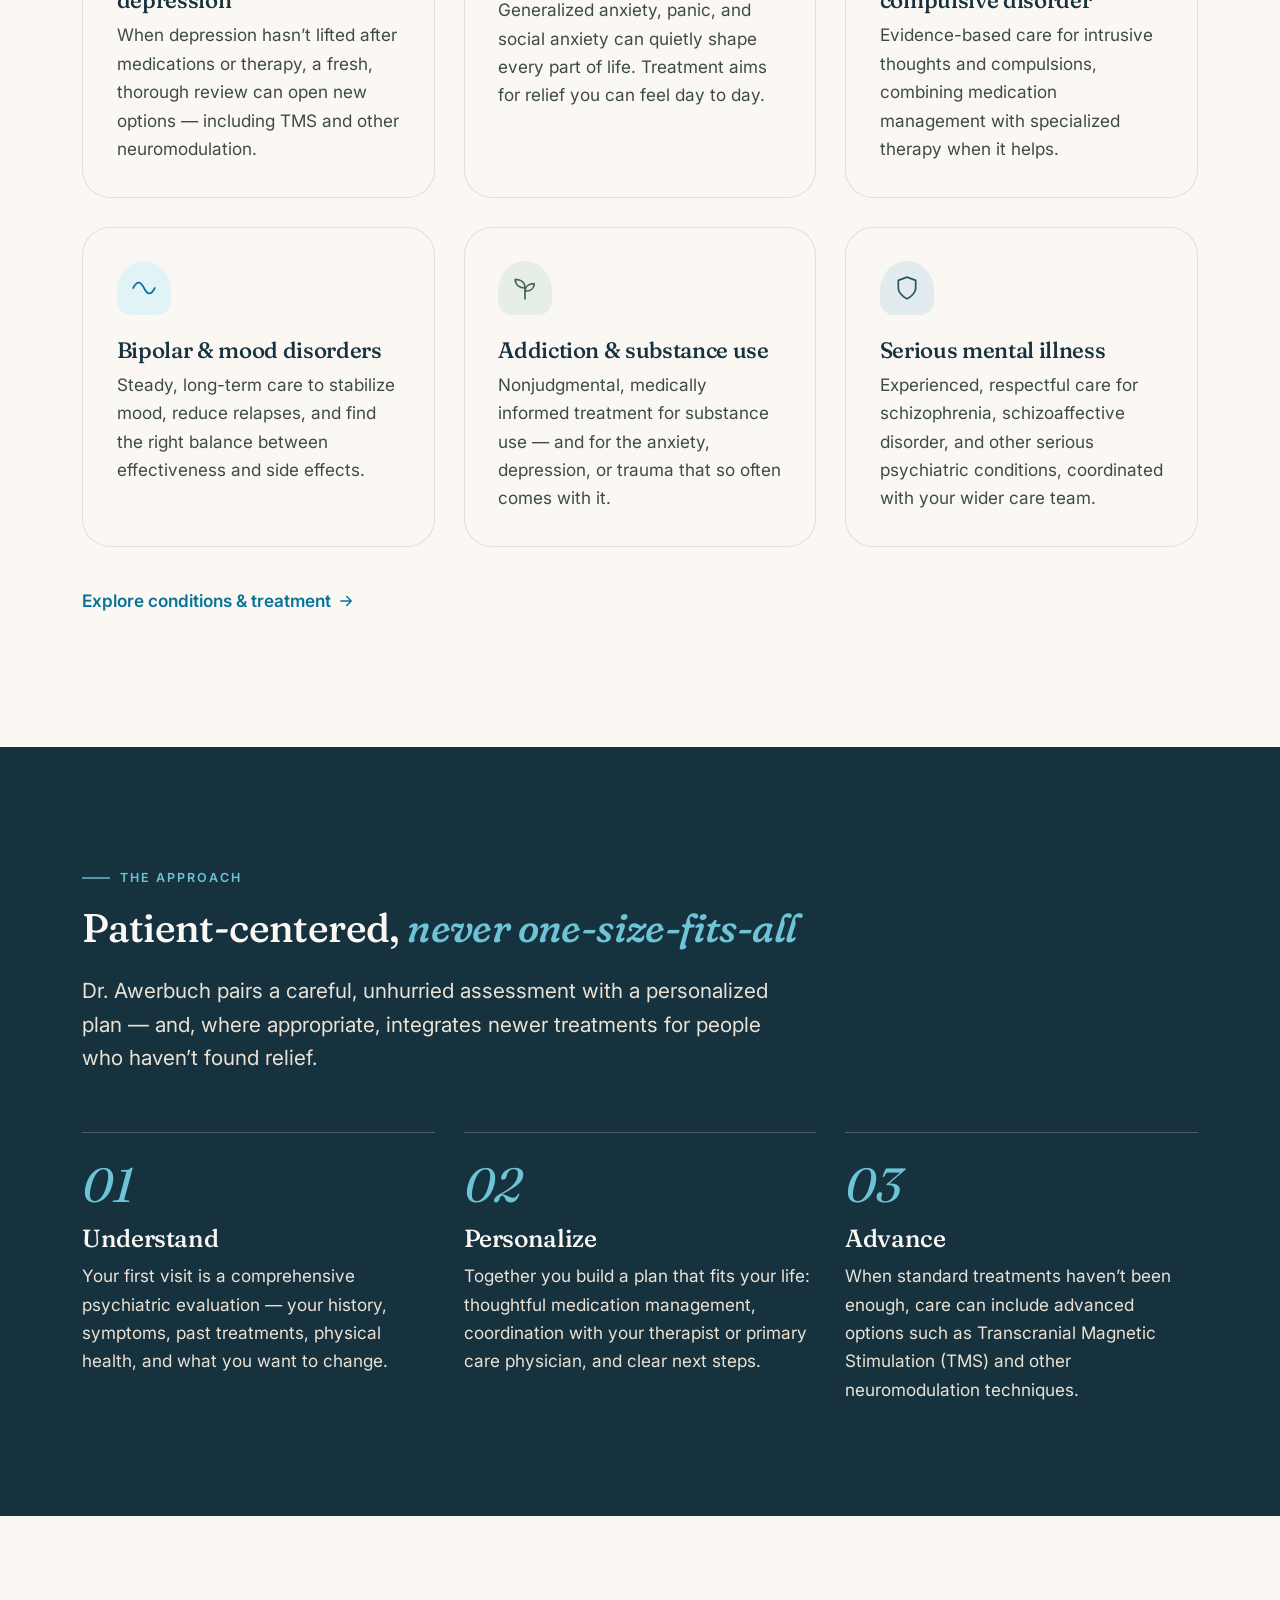
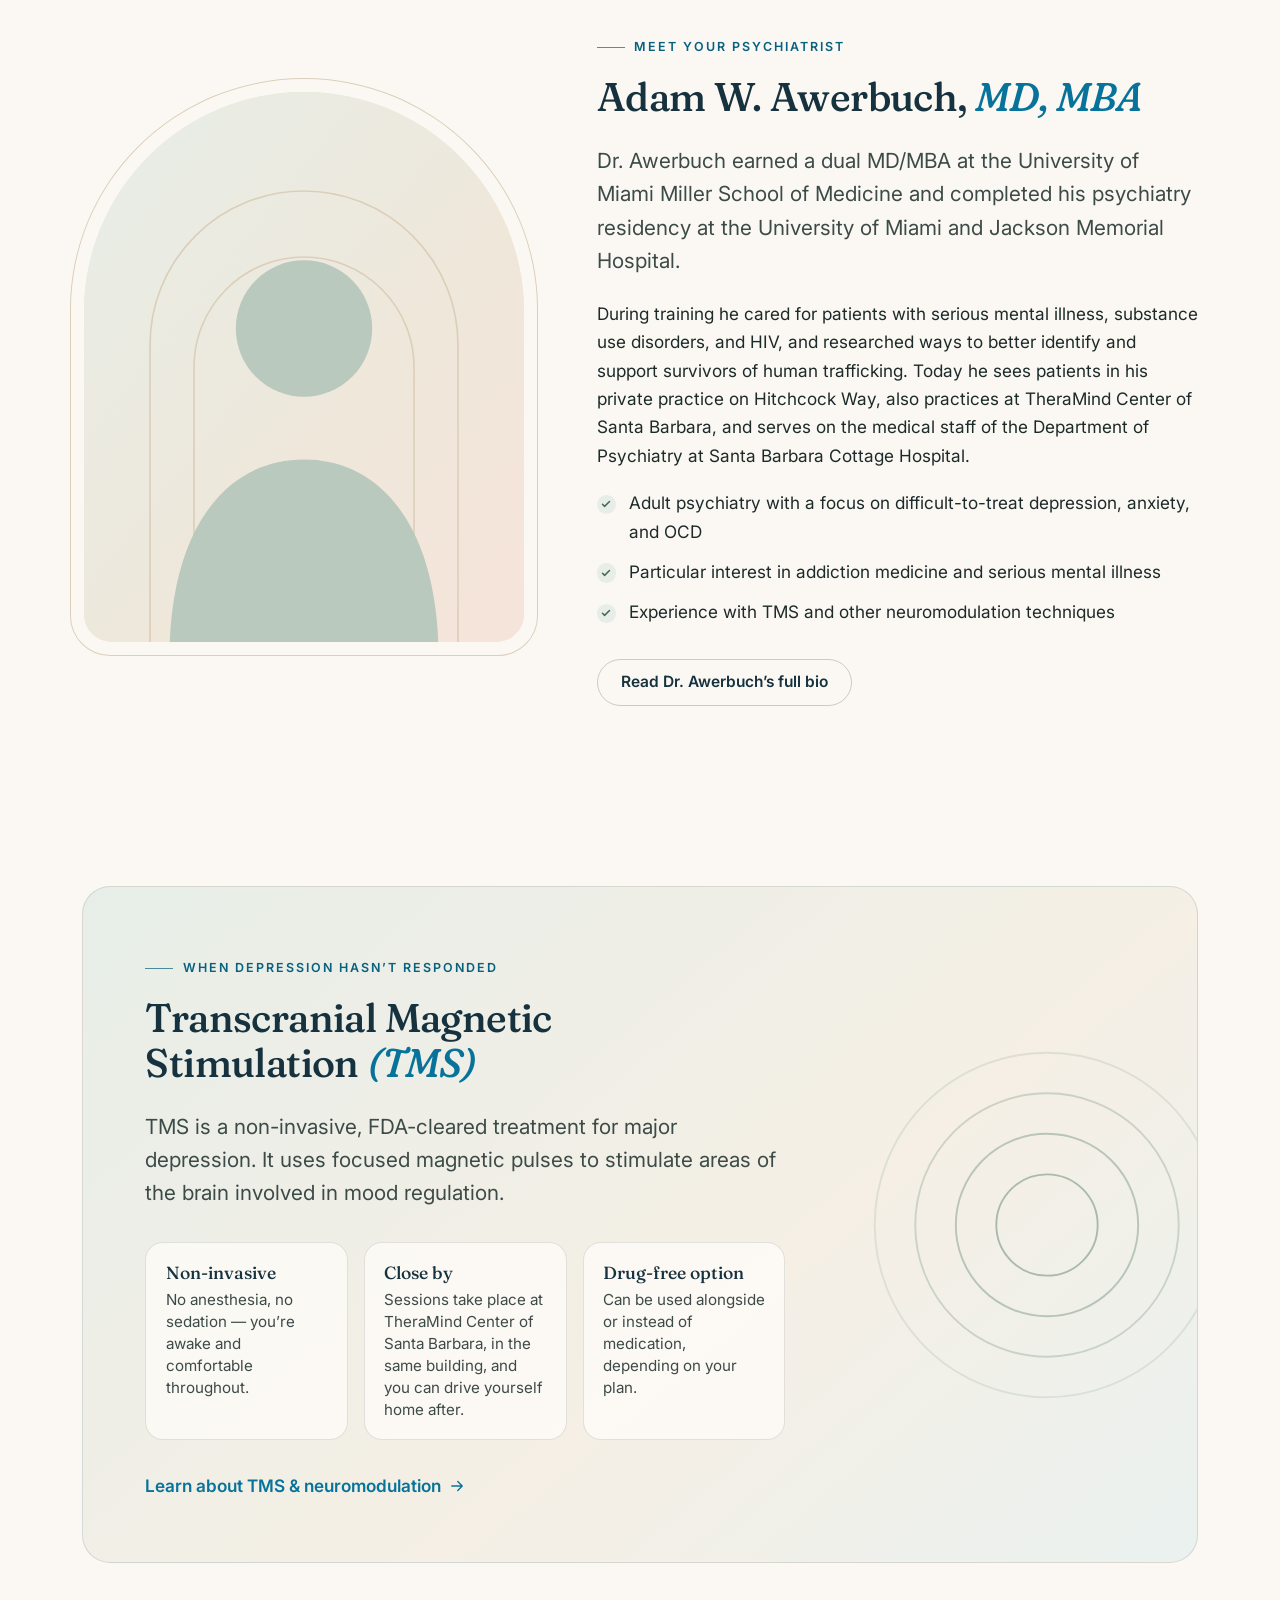
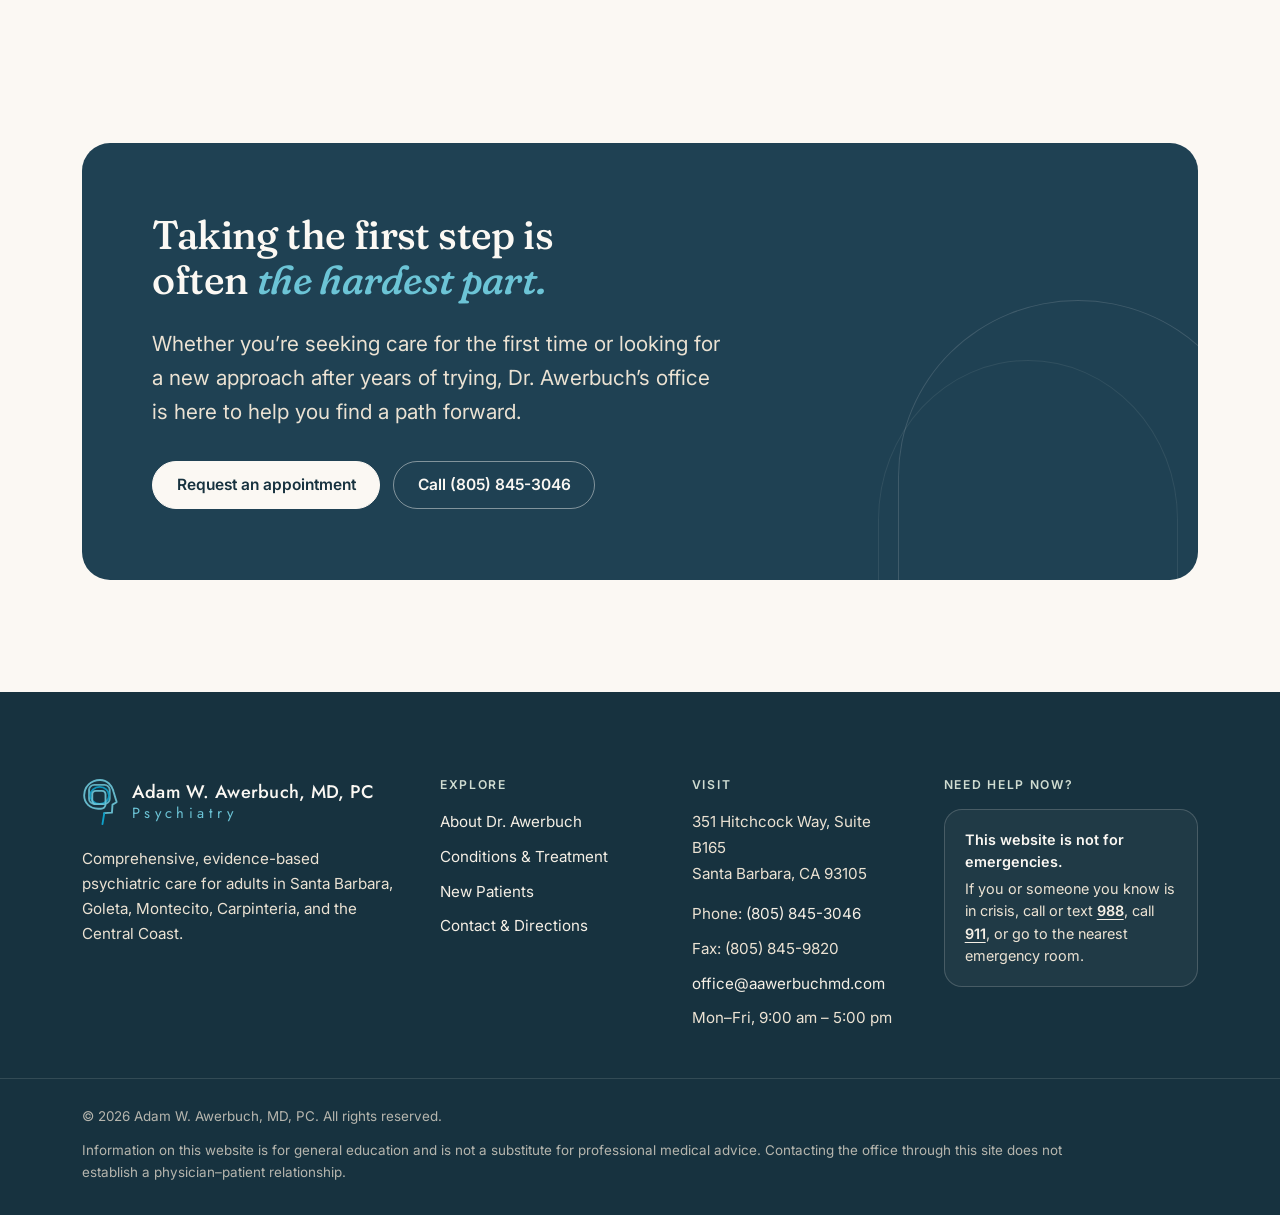
==== commit 25dd65ac: "Align site with Dr. Awerbuch's business card - Correct the office to Suite B165 (B170 is TheraMind's" ====
--- a/index.html
+++ b/index.html
@@ -5,15 +5,23 @@
   <meta name="viewport" content="width=device-width, initial-scale=1">
   <title>Adam W. Awerbuch, MD, MBA | Psychiatrist in Santa Barbara, CA</title>
   <meta name="description" content="Dr. Adam Awerbuch is a psychiatrist in Santa Barbara, CA, offering comprehensive evaluation and personalized treatment for adults with depression, treatment-resistant depression, anxiety, OCD, mood disorders, and addiction.">
+  <link rel="canonical" href="https://aawerbuchmd.com/">
   <meta name="theme-color" content="#17323f">
+  <meta property="og:url" content="https://aawerbuchmd.com/">
+  <meta property="og:site_name" content="Adam W. Awerbuch, MD, PC — Psychiatry">
+  <meta property="og:image" content="https://aawerbuchmd.com/assets/img/og-image.png">
+  <meta property="og:image:width" content="1200">
+  <meta property="og:image:height" content="630">
+  <meta name="twitter:card" content="summary_large_image">
   <meta property="og:type" content="website">
   <meta property="og:title" content="Adam W. Awerbuch, MD, MBA | Psychiatry in Santa Barbara">
   <meta property="og:description" content="Thoughtful, evidence-based psychiatric care for adults in Santa Barbara — including treatment-resistant depression, anxiety, OCD, mood disorders, and addiction.">
   <meta property="og:locale" content="en_US">
   <link rel="icon" href="assets/img/favicon.svg" type="image/svg+xml">
+  <link rel="apple-touch-icon" href="assets/img/apple-touch-icon.png">
   <link rel="preconnect" href="https://fonts.googleapis.com">
   <link rel="preconnect" href="https://fonts.gstatic.com" crossorigin>
-  <link rel="stylesheet" href="https://fonts.googleapis.com/css2?family=Fraunces:ital,opsz,wght,SOFT,WONK@0,9..144,300..600,0..100,0..1;1,9..144,300..600,0..100,0..1&family=Inter:wght@400;500;600&display=swap">
+  <link rel="stylesheet" href="https://fonts.googleapis.com/css2?family=Fraunces:ital,opsz,wght,SOFT,WONK@0,9..144,300..600,0..100,0..1;1,9..144,300..600,0..100,0..1&family=Inter:wght@400;500;600&family=Jost:wght@400;500&display=swap">
   <link rel="stylesheet" href="assets/css/styles.css">
   <script src="assets/js/main.js" defer></script>
   <script type="application/ld+json">
@@ -22,13 +30,17 @@
     "@type": "Physician",
     "name": "Adam W. Awerbuch, MD, MBA",
     "legalName": "Adam W. Awerbuch, MD, PC",
+    "url": "https://aawerbuchmd.com/",
+    "logo": "https://aawerbuchmd.com/assets/img/logo-mark.svg",
+    "image": "https://aawerbuchmd.com/assets/img/og-image.png",
+    "email": "office@aawerbuchmd.com",
     "description": "Psychiatrist in Santa Barbara, California, providing comprehensive psychiatric evaluation and treatment for adults, with a focus on treatment-resistant depression, anxiety disorders, OCD, mood disorders, and addiction medicine.",
     "medicalSpecialty": "Psychiatric",
     "telephone": "+1-805-845-3046",
     "faxNumber": "+1-805-845-9820",
     "address": {
       "@type": "PostalAddress",
-      "streetAddress": "351 Hitchcock Way, Suite B170",
+      "streetAddress": "351 Hitchcock Way, Suite B165",
       "addressLocality": "Santa Barbara",
       "addressRegion": "CA",
       "postalCode": "93105",
@@ -60,11 +72,11 @@
 
   <header class="site-header">
     <div class="container">
-      <a class="brand" href="index.html" aria-label="Adam W. Awerbuch, MD — Home">
-        <svg class="brand__mark" viewBox="0 0 42 48" aria-hidden="true"><path d="M3 47V21a18 18 0 0 1 36 0v26z" fill="#1f4153"/><path d="M12 47V24.5a9 9 0 0 1 18 0V47z" fill="#bf6a43"/></svg>
+      <a class="brand" href="index.html" aria-label="Adam W. Awerbuch, MD, PC — Home">
+        <img class="brand__mark" src="assets/img/logo-mark.svg" alt="" width="37" height="48">
         <span class="brand__text">
-          <span class="brand__name">Adam W. Awerbuch, MD</span>
-          <span class="brand__tag">Psychiatry · Santa Barbara</span>
+          <span class="brand__name">Adam W. Awerbuch, MD, PC</span>
+          <span class="brand__tag">Psychiatry</span>
         </span>
       </a>
       <button class="nav-toggle" type="button" aria-expanded="false" aria-controls="site-nav" aria-label="Open menu">
@@ -148,7 +160,7 @@
           </li>
           <li>
             <svg viewBox="0 0 24 24" fill="none" stroke="currentColor" stroke-width="1.6" stroke-linecap="round" stroke-linejoin="round" aria-hidden="true"><path d="M2 12h3l2.5-6 4 13 3-9 2 4H22"/></svg>
-            <span><span class="label">Outpatient &amp; TMS</span><span class="value">TheraMind Center of Santa Barbara</span></span>
+            <span><span class="label">TMS &amp; Neuromodulation</span><span class="value">TheraMind Center of Santa Barbara</span></span>
           </li>
         </ul>
       </div>
@@ -248,7 +260,7 @@
             <p class="eyebrow">Meet your psychiatrist</p>
             <h2 id="meet-title">Adam W. Awerbuch, <em>MD, MBA</em></h2>
             <p class="lede">Dr. Awerbuch earned a dual MD/MBA at the University of Miami Miller School of Medicine and completed his psychiatry residency at the University of Miami and Jackson Memorial Hospital.</p>
-            <p>During training he cared for patients with serious mental illness, substance use disorders, and HIV, and researched ways to better identify and support survivors of human trafficking. Today he divides his time between outpatient practice at TheraMind Center of Santa Barbara and the Department of Psychiatry at Santa Barbara Cottage Hospital.</p>
+            <p>During training he cared for patients with serious mental illness, substance use disorders, and HIV, and researched ways to better identify and support survivors of human trafficking. Today he sees patients in his private practice on Hitchcock Way, also practices at TheraMind Center of Santa Barbara, and serves on the medical staff of the Department of Psychiatry at Santa Barbara Cottage Hospital.</p>
             <ul class="checklist">
               <li>Adult psychiatry with a focus on difficult-to-treat depression, anxiety, and OCD</li>
               <li>Particular interest in addiction medicine and serious mental illness</li>
@@ -276,7 +288,7 @@
             <p class="lede">TMS is a non-invasive, FDA-cleared treatment for major depression. It uses focused magnetic pulses to stimulate areas of the brain involved in mood regulation.</p>
             <ul class="stat-list">
               <li><strong>Non-invasive</strong>No anesthesia, no sedation — you’re awake and comfortable throughout.</li>
-              <li><strong>In-office</strong>Sessions take place at TheraMind Center, and you can drive yourself home after.</li>
+              <li><strong>Close by</strong>Sessions take place at TheraMind Center of Santa Barbara, in the same building, and you can drive yourself home after.</li>
               <li><strong>Drug-free option</strong>Can be used alongside or instead of medication, depending on your plan.</li>
             </ul>
             <a class="text-link" href="services.html#tms">
@@ -307,11 +319,11 @@
     <div class="container">
       <div class="footer-grid">
         <div>
-          <a class="brand" href="index.html" aria-label="Adam W. Awerbuch, MD — Home">
-            <svg class="brand__mark" viewBox="0 0 42 48" aria-hidden="true"><path d="M3 47V21a18 18 0 0 1 36 0v26z" fill="#fbf8f3"/><path d="M12 47V24.5a9 9 0 0 1 18 0V47z" fill="#bf6a43"/></svg>
+          <a class="brand" href="index.html" aria-label="Adam W. Awerbuch, MD, PC — Home">
+            <img class="brand__mark" src="assets/img/logo-mark.svg" alt="" width="37" height="48">
             <span class="brand__text">
-              <span class="brand__name">Adam W. Awerbuch, MD</span>
-              <span class="brand__tag">Psychiatry · Santa Barbara</span>
+              <span class="brand__name">Adam W. Awerbuch, MD, PC</span>
+              <span class="brand__tag">Psychiatry</span>
             </span>
           </a>
           <p>Comprehensive, evidence-based psychiatric care for adults in Santa Barbara, Goleta, Montecito, Carpinteria, and the Central Coast.</p>
@@ -328,12 +340,13 @@
         <div>
           <h2>Visit</h2>
           <address>
-            351 Hitchcock Way, Suite B170<br>
+            351 Hitchcock Way, Suite B165<br>
             Santa Barbara, CA 93105
           </address>
           <ul style="margin-top: 0.9rem">
             <li>Phone: <a href="tel:+18058453046">(805) 845-3046</a></li>
             <li>Fax: (805) 845-9820</li>
+            <li><a href="mailto:office@aawerbuchmd.com">office@aawerbuchmd.com</a></li>
             <li>Mon–Fri, 9:00 am – 5:00 pm</li>
           </ul>
         </div>
--- a/assets/css/styles.css
+++ b/assets/css/styles.css
@@ -1,6 +1,7 @@
 /* ==========================================================================
    Adam W. Awerbuch, MD — Psychiatry, Santa Barbara
-   Design system: warm sand, eucalyptus sage, Pacific blue, terracotta tile.
+   Design system: brand aqua/teal from the practice logo, warm sand,
+   eucalyptus sage and Pacific blue. Terracotta is reserved for warnings.
    The arch motif nods to Santa Barbara's mission architecture.
    ========================================================================== */
 
@@ -30,13 +31,19 @@
   --terra-500: #bf6a43;
   --terra-100: #f6e4da;
 
-  --gold-400: #c9a46b;
+  /* Brand: sampled from the business-card logo */
+  --brand-100: #e2f3f7;
+  --brand-300: #6cc4d6;
+  --brand-500: #0fa0c8;
+  --brand-600: #08739a;
+  --brand-700: #08617f;
 
   --line: rgba(28, 42, 41, 0.12);
   --line-strong: rgba(28, 42, 41, 0.22);
 
   /* Type */
   --font-serif: "Fraunces", "Iowan Old Style", "Palatino Linotype", Georgia, serif;
+  --font-brand: "Jost", "Futura", "Century Gothic", ui-sans-serif, system-ui, sans-serif;
   --font-sans: "Inter", ui-sans-serif, system-ui, -apple-system, "Segoe UI", Roboto, sans-serif;
 
   --step--1: clamp(0.84rem, 0.82rem + 0.1vw, 0.9rem);
@@ -111,11 +118,11 @@
 }
 
 a:hover {
-  color: var(--terra-600);
+  color: var(--brand-600);
 }
 
 :focus-visible {
-  outline: 3px solid var(--terra-500);
+  outline: 3px solid var(--brand-600);
   outline-offset: 3px;
   border-radius: 4px;
 }
@@ -153,7 +160,7 @@
 h1 em,
 h2 em {
   font-style: italic;
-  color: var(--terra-600);
+  color: var(--brand-600);
   font-variation-settings: "SOFT" 100, "WONK" 1;
 }
 
@@ -237,7 +244,7 @@
 }
 
 .crisis-bar a:hover {
-  color: var(--terra-100);
+  color: var(--brand-300);
 }
 
 .crisis-bar svg {
@@ -277,6 +284,7 @@
 
 .brand {
   display: inline-flex;
+  min-width: 0;
   align-items: center;
   gap: 0.8rem;
   text-decoration: none;
@@ -289,7 +297,7 @@
 
 .brand__mark {
   flex: none;
-  width: 42px;
+  width: 37px;
   height: 48px;
 }
 
@@ -300,23 +308,49 @@
 }
 
 .brand__name {
-  font-family: var(--font-serif);
-  font-size: 1.12rem;
+  font-family: var(--font-brand);
+  font-size: 1.14rem;
   font-weight: 500;
-  letter-spacing: -0.01em;
+  letter-spacing: 0.015em;
+  color: #3a3f44;
 }
 
 .brand__tag {
-  font-size: 0.72rem;
-  letter-spacing: 0.14em;
-  text-transform: uppercase;
-  color: var(--sage-700);
-  font-weight: 600;
-  margin-top: 0.2rem;
+  font-family: var(--font-brand);
+  font-size: 0.92rem;
+  letter-spacing: 0.3em;
+  color: var(--brand-600);
+  margin-top: 0.15rem;
+}
+
+@media (max-width: 480px) {
+  .site-header .container {
+    gap: 0.75rem;
+  }
+
+  .brand {
+    gap: 0.6rem;
+  }
+
+  .brand__name {
+    font-size: 0.98rem;
+    white-space: nowrap;
+  }
+
+  .brand__tag {
+    font-size: 0.82rem;
+  }
+}
+
+@media (max-width: 370px) {
+  .brand__name {
+    font-size: 0.88rem;
+  }
 }
 
 .nav-toggle {
   display: none;
+  flex: none;
   align-items: center;
   justify-content: center;
   width: 46px;
@@ -434,7 +468,7 @@
   .site-nav a:not(.btn):hover,
   .site-nav a[aria-current="page"] {
     background: transparent;
-    color: var(--terra-600);
+    color: var(--brand-600);
   }
 
   .site-nav .btn {
@@ -447,9 +481,9 @@
    -------------------------------------------------------------------------- */
 
 .btn {
-  --btn-bg: var(--terra-600);
+  --btn-bg: var(--brand-600);
   --btn-fg: #fff;
-  --btn-border: var(--terra-600);
+  --btn-border: var(--brand-600);
   display: inline-flex;
   align-items: center;
   gap: 0.55rem;
@@ -470,11 +504,11 @@
 }
 
 .btn:hover {
-  --btn-bg: var(--terra-700);
-  --btn-border: var(--terra-700);
+  --btn-bg: var(--brand-700);
+  --btn-border: var(--brand-700);
   color: var(--btn-fg);
   transform: translateY(-1px);
-  box-shadow: 0 8px 20px rgba(165, 83, 47, 0.22);
+  box-shadow: 0 8px 20px rgba(8, 115, 154, 0.22);
 }
 
 .btn svg {
@@ -538,7 +572,7 @@
   align-items: center;
   gap: 0.4rem;
   font-weight: 600;
-  color: var(--terra-600);
+  color: var(--brand-600);
   text-decoration: none;
 }
 
@@ -549,7 +583,7 @@
 }
 
 .text-link:hover {
-  color: var(--terra-700);
+  color: var(--brand-700);
 }
 
 .text-link:hover svg {
@@ -587,7 +621,7 @@
 }
 
 .section--dark h2 em {
-  color: var(--gold-400);
+  color: var(--brand-300);
 }
 
 .eyebrow {
@@ -599,7 +633,7 @@
   font-weight: 600;
   letter-spacing: 0.16em;
   text-transform: uppercase;
-  color: var(--sage-700);
+  color: var(--brand-700);
 }
 
 .eyebrow::before {
@@ -611,7 +645,7 @@
 }
 
 .section--dark .eyebrow {
-  color: var(--sage-200);
+  color: var(--brand-300);
 }
 
 .section-head {
@@ -698,7 +732,7 @@
   position: absolute;
   inset: auto -20% -45% 30%;
   height: 90%;
-  background: radial-gradient(closest-side, rgba(191, 106, 67, 0.12), transparent 70%);
+  background: radial-gradient(closest-side, rgba(15, 160, 200, 0.1), transparent 70%);
   pointer-events: none;
 }
 
@@ -737,7 +771,7 @@
 .hero__meta svg {
   width: 18px;
   height: 18px;
-  color: var(--sage-500);
+  color: var(--brand-500);
 }
 
 .hero__art {
@@ -886,7 +920,7 @@
   flex: none;
   width: 26px;
   height: 26px;
-  color: var(--terra-600);
+  color: var(--brand-600);
   margin-top: 0.15rem;
 }
 
@@ -951,8 +985,8 @@
   height: 54px;
   margin-bottom: 1.4rem;
   border-radius: 50% 50% 14px 14px / 55% 55% 14px 14px;
-  background: var(--terra-100);
-  color: var(--terra-600);
+  background: var(--brand-100);
+  color: var(--brand-600);
 }
 
 .card__icon svg {
@@ -1003,7 +1037,7 @@
   line-height: 1;
   font-weight: 400;
   font-style: italic;
-  color: var(--gold-400);
+  color: var(--brand-300);
   margin-bottom: 1rem;
 }
 
@@ -1022,7 +1056,7 @@
 }
 
 .section:not(.section--dark) .steps .num {
-  color: var(--terra-500);
+  color: var(--brand-600);
 }
 
 .section:not(.section--dark) .steps p {
@@ -1095,7 +1129,7 @@
   overflow: hidden;
   padding: clamp(2rem, 1.5rem + 3vw, 4rem);
   border-radius: var(--radius-lg);
-  background: linear-gradient(140deg, var(--sage-100) 0%, var(--sand-100) 60%, var(--terra-100) 130%);
+  background: linear-gradient(140deg, var(--sage-100) 0%, var(--sand-100) 60%, var(--brand-100) 130%);
   border: 1px solid var(--line);
 }
 
@@ -1186,7 +1220,7 @@
 }
 
 .cta-band h2 em {
-  color: var(--gold-400);
+  color: var(--brand-300);
 }
 
 .cta-band p {
@@ -1234,7 +1268,7 @@
   width: 180px;
   height: 220px;
   border-radius: 50% 50% 0 0 / 44% 44% 0 0;
-  background: linear-gradient(180deg, var(--terra-100), rgba(246, 228, 218, 0));
+  background: linear-gradient(180deg, var(--brand-100), rgba(226, 243, 247, 0));
   pointer-events: none;
 }
 
@@ -1282,7 +1316,7 @@
 }
 
 .breadcrumb a:hover {
-  color: var(--terra-600);
+  color: var(--brand-600);
   text-decoration: underline;
 }
 
@@ -1315,7 +1349,7 @@
 .pullquote {
   margin: 2.5rem 0;
   padding: 0.25rem 0 0.25rem 1.5rem;
-  border-left: 3px solid var(--terra-500);
+  border-left: 3px solid var(--brand-600);
   font-family: var(--font-serif);
   font-size: var(--step-2);
   line-height: 1.35;
@@ -1361,7 +1395,7 @@
   height: 16px;
   border-radius: 999px;
   background: var(--sand-50);
-  border: 3px solid var(--terra-500);
+  border: 3px solid var(--brand-600);
 }
 
 .timeline .when {
@@ -1409,7 +1443,7 @@
   font-weight: 600;
   letter-spacing: 0.1em;
   text-transform: uppercase;
-  color: var(--terra-600);
+  color: var(--brand-600);
   margin-bottom: 0.4rem;
 }
 
@@ -1452,8 +1486,8 @@
 }
 
 .toc a:hover {
-  border-color: var(--terra-500);
-  color: var(--terra-600);
+  border-color: var(--brand-600);
+  color: var(--brand-600);
 }
 
 .detail {
@@ -1569,7 +1603,7 @@
 }
 
 .faq summary:hover {
-  color: var(--terra-600);
+  color: var(--brand-600);
 }
 
 .faq .answer {
@@ -1686,7 +1720,7 @@
 }
 
 .info-list .value a:hover {
-  color: var(--terra-600);
+  color: var(--brand-600);
   text-decoration: underline;
 }
 
@@ -1852,7 +1886,7 @@
 }
 
 .choice input:focus-visible + span {
-  outline: 3px solid var(--terra-500);
+  outline: 3px solid var(--brand-600);
   outline-offset: 2px;
 }
 
@@ -1942,8 +1976,12 @@
   text-decoration: none;
 }
 
+.site-footer .brand__name {
+  color: var(--sand-50);
+}
+
 .site-footer .brand__tag {
-  color: var(--sage-200);
+  color: var(--brand-300);
 }
 
 .site-footer h2 {
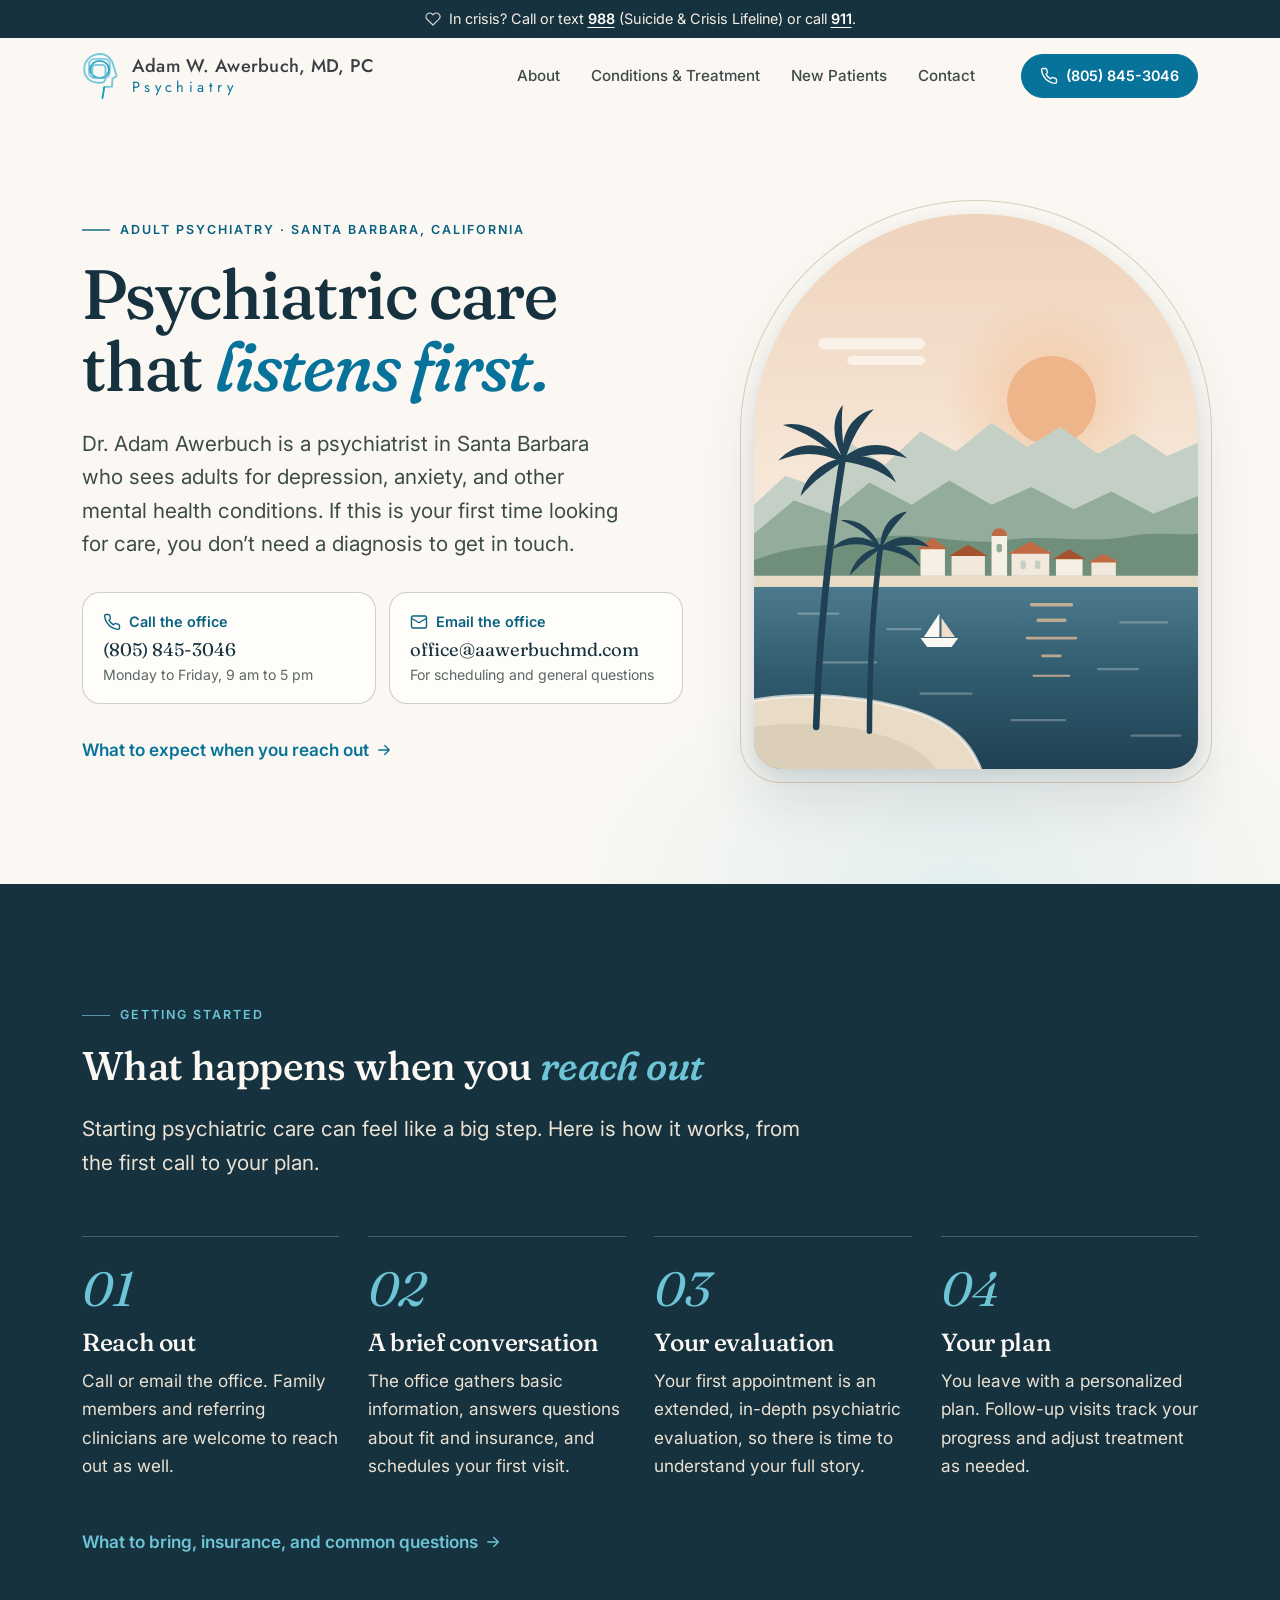
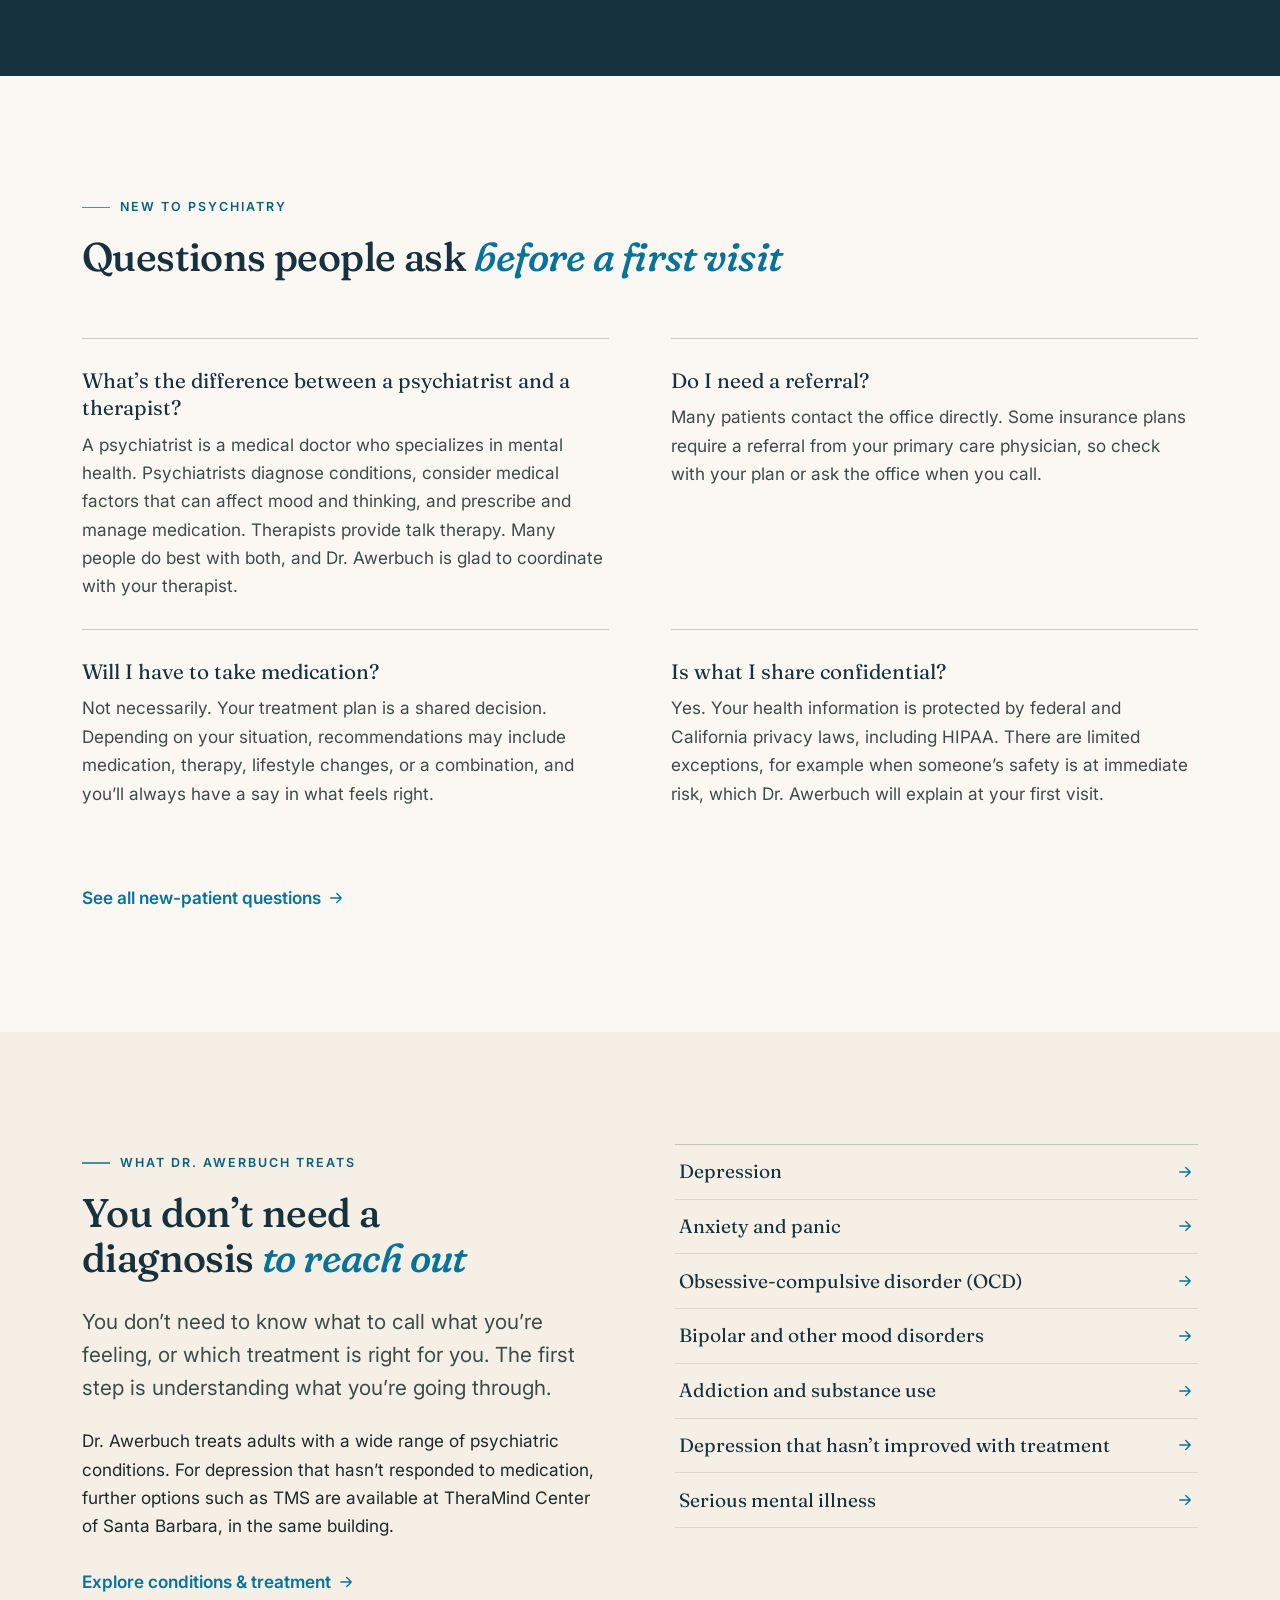
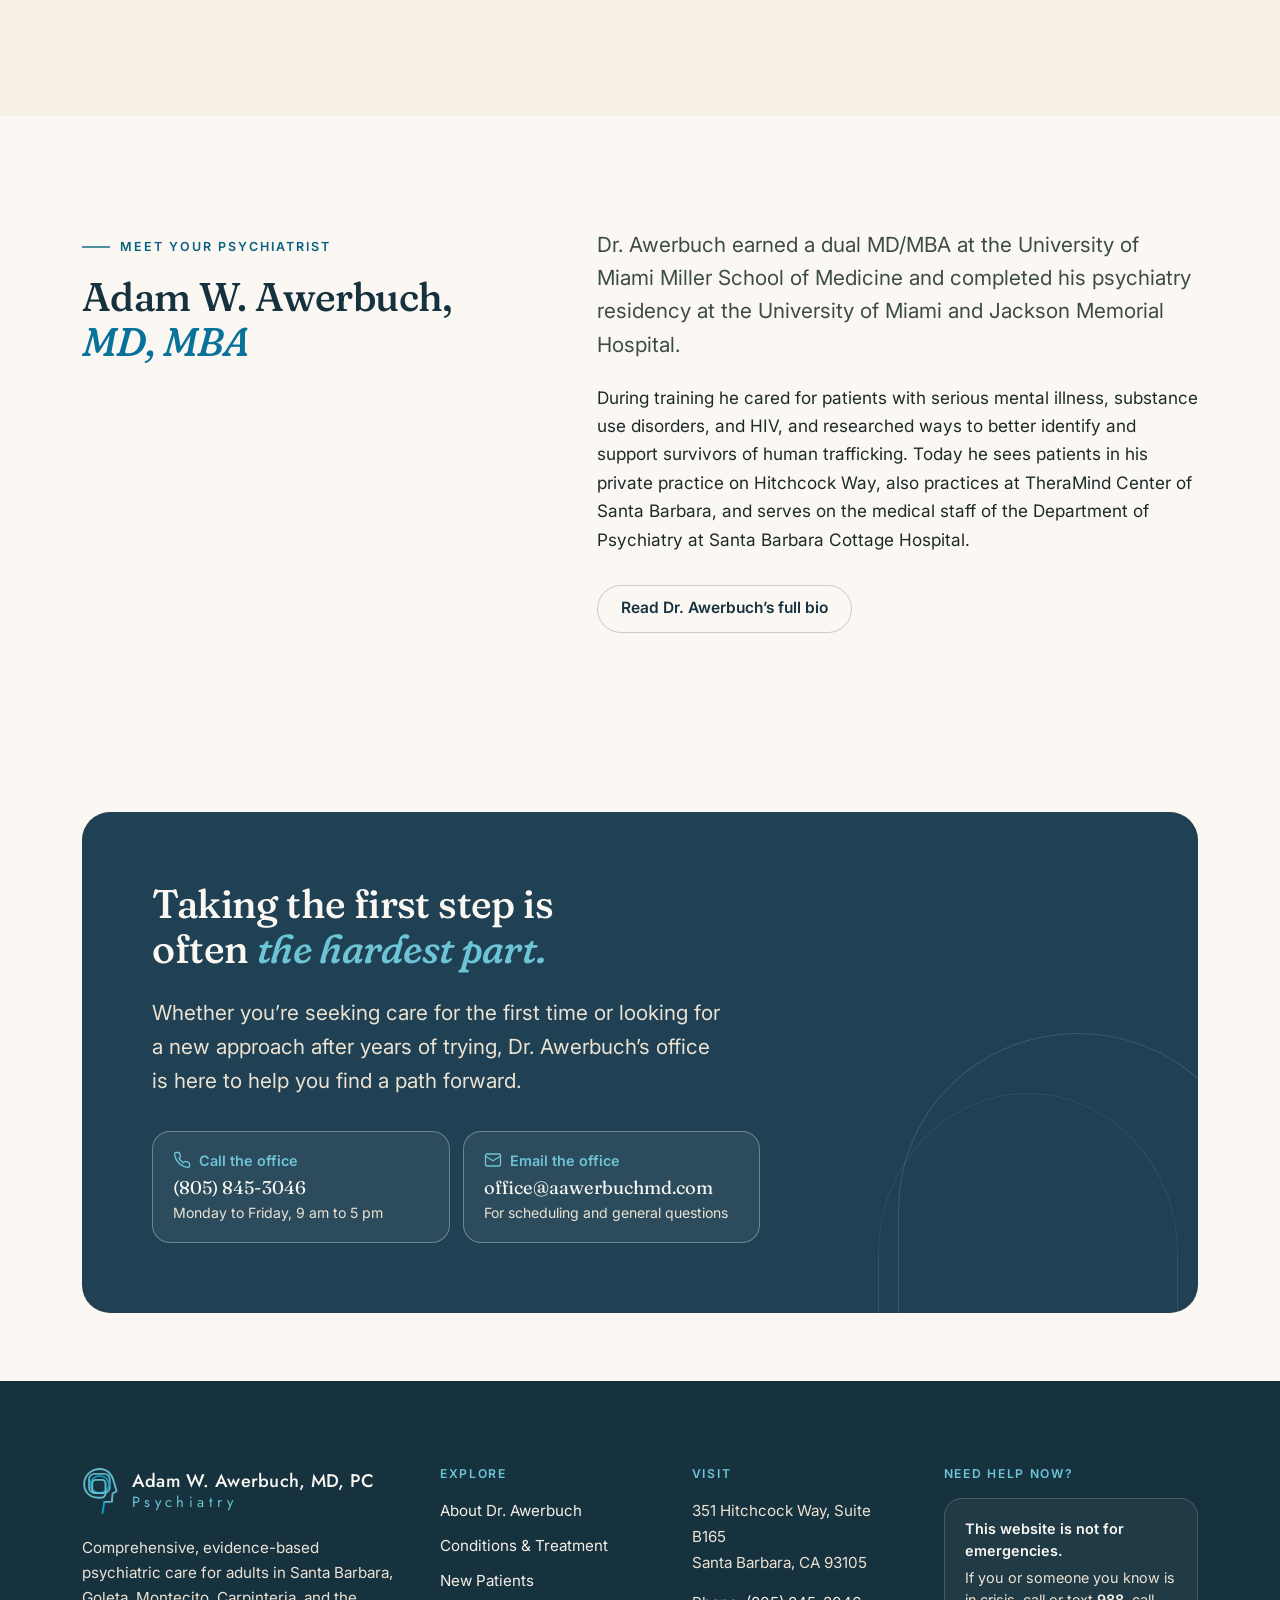
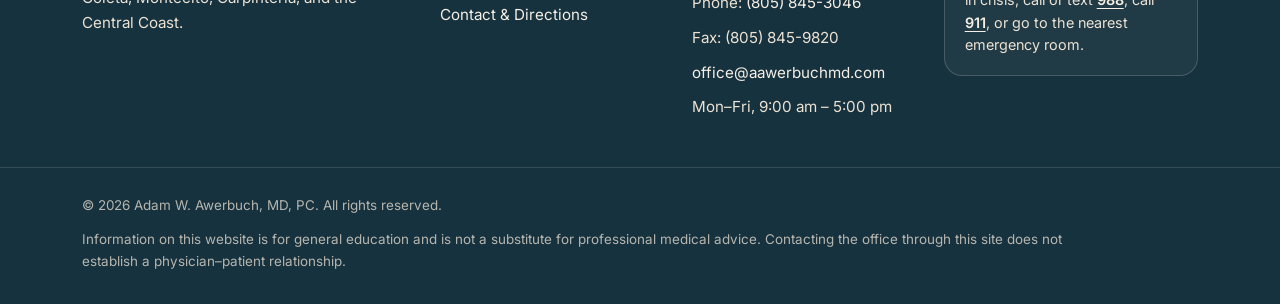
==== commit 8950a2a4: "Refocus the site on first-time care seekers and remove the dead-end form Acts on the design critique" ====
--- a/index.html
+++ b/index.html
@@ -79,10 +79,15 @@
           <span class="brand__tag">Psychiatry</span>
         </span>
       </a>
-      <button class="nav-toggle" type="button" aria-expanded="false" aria-controls="site-nav" aria-label="Open menu">
-        <svg class="icon-open" viewBox="0 0 24 24" fill="none" stroke="currentColor" stroke-width="1.8" stroke-linecap="round" aria-hidden="true"><path d="M4 7h16M4 12h16M4 17h16"/></svg>
-        <svg class="icon-close" viewBox="0 0 24 24" fill="none" stroke="currentColor" stroke-width="1.8" stroke-linecap="round" aria-hidden="true"><path d="M6 6l12 12M18 6L6 18"/></svg>
-      </button>
+      <div class="header-actions">
+        <a class="header-call" href="tel:+18058453046" aria-label="Call the office at (805) 845-3046">
+          <svg viewBox="0 0 24 24" fill="none" stroke="currentColor" stroke-width="1.8" stroke-linecap="round" stroke-linejoin="round" aria-hidden="true"><path d="M22 16.9v3a2 2 0 0 1-2.2 2 19.8 19.8 0 0 1-8.6-3.1 19.5 19.5 0 0 1-6-6 19.8 19.8 0 0 1-3.1-8.7A2 2 0 0 1 4.1 2h3a2 2 0 0 1 2 1.7c.1.9.4 1.8.7 2.7a2 2 0 0 1-.5 2.1L8 9.8a16 16 0 0 0 6 6l1.3-1.3a2 2 0 0 1 2.1-.4c.9.3 1.8.6 2.7.7a2 2 0 0 1 1.7 2z"/></svg>
+        </a>
+        <button class="nav-toggle" type="button" aria-expanded="false" aria-controls="site-nav" aria-label="Open menu">
+          <svg class="icon-open" viewBox="0 0 24 24" fill="none" stroke="currentColor" stroke-width="1.8" stroke-linecap="round" aria-hidden="true"><path d="M4 7h16M4 12h16M4 17h16"/></svg>
+          <svg class="icon-close" viewBox="0 0 24 24" fill="none" stroke="currentColor" stroke-width="1.8" stroke-linecap="round" aria-hidden="true"><path d="M6 6l12 12M18 6L6 18"/></svg>
+        </button>
+      </div>
       <nav class="site-nav" id="site-nav" aria-label="Primary">
         <ul>
           <li><a href="about.html">About</a></li>
@@ -106,209 +111,169 @@
           <div>
             <p class="eyebrow">Adult Psychiatry · Santa Barbara, California</p>
             <h1 id="hero-title">Psychiatric care that <em>listens first.</em></h1>
-            <p class="lede">Dr. Adam Awerbuch offers comprehensive psychiatric evaluation and personalized treatment for adults — with particular expertise in treatment-resistant depression, anxiety, OCD, mood disorders, and addiction.</p>
-            <div class="btn-row">
-              <a class="btn" href="contact.html#request">
-                Request an appointment
-                <svg viewBox="0 0 24 24" fill="none" stroke="currentColor" stroke-width="1.8" stroke-linecap="round" stroke-linejoin="round" aria-hidden="true"><path d="M5 12h14M13 6l6 6-6 6"/></svg>
+            <p class="lede">Dr. Adam Awerbuch is a psychiatrist in Santa Barbara who sees adults for depression, anxiety, and other mental health conditions. If this is your first time looking for care, you don’t need a diagnosis to get in touch.</p>
+            <div class="reach">
+              <a class="reach__option" href="tel:+18058453046">
+                <span class="reach__label"><svg viewBox="0 0 24 24" fill="none" stroke="currentColor" stroke-width="1.8" stroke-linecap="round" stroke-linejoin="round" aria-hidden="true"><path d="M22 16.9v3a2 2 0 0 1-2.2 2 19.8 19.8 0 0 1-8.6-3.1 19.5 19.5 0 0 1-6-6 19.8 19.8 0 0 1-3.1-8.7A2 2 0 0 1 4.1 2h3a2 2 0 0 1 2 1.7c.1.9.4 1.8.7 2.7a2 2 0 0 1-.5 2.1L8 9.8a16 16 0 0 0 6 6l1.3-1.3a2 2 0 0 1 2.1-.4c.9.3 1.8.6 2.7.7a2 2 0 0 1 1.7 2z"/></svg>Call the office</span>
+                <span class="reach__value">(805) 845-3046</span>
+                <span class="reach__note">Monday to Friday, 9 am to 5 pm</span>
               </a>
-              <a class="btn btn--outline" href="about.html">Meet Dr. Awerbuch</a>
+              <a class="reach__option" href="mailto:office@aawerbuchmd.com">
+                <span class="reach__label"><svg viewBox="0 0 24 24" fill="none" stroke="currentColor" stroke-width="1.8" stroke-linecap="round" stroke-linejoin="round" aria-hidden="true"><rect x="2" y="4" width="20" height="16" rx="2"/><path d="M22 7l-10 6L2 7"/></svg>Email the office</span>
+                <span class="reach__value">office@aawerbuchmd.com</span>
+                <span class="reach__note">For scheduling and general questions</span>
+              </a>
             </div>
-            <ul class="hero__meta">
-              <li>
-                <svg viewBox="0 0 24 24" fill="none" stroke="currentColor" stroke-width="1.8" stroke-linecap="round" stroke-linejoin="round" aria-hidden="true"><path d="M12 21s-7-6.2-7-11.5A7 7 0 0 1 19 9.5C19 14.8 12 21 12 21z"/><circle cx="12" cy="9.5" r="2.5"/></svg>
-                351 Hitchcock Way, Santa Barbara
-              </li>
-              <li>
-                <svg viewBox="0 0 24 24" fill="none" stroke="currentColor" stroke-width="1.8" stroke-linecap="round" stroke-linejoin="round" aria-hidden="true"><path d="M22 10L12 5 2 10l10 5 10-5z"/><path d="M6 12v5c3 2.5 9 2.5 12 0v-5"/></svg>
-                MD/MBA, University of Miami
-              </li>
-            </ul>
-          </div>
-
-          <div class="hero__art reveal">
+            <a class="text-link" href="new-patients.html">
+              What to expect when you reach out
+              <svg viewBox="0 0 24 24" fill="none" stroke="currentColor" stroke-width="1.8" stroke-linecap="round" stroke-linejoin="round" aria-hidden="true"><path d="M5 12h14M13 6l6 6-6 6"/></svg>
+            </a>
+          </div>
+
+          <div class="hero__art">
             <div class="arch-outline" aria-hidden="true"></div>
             <div class="arch-frame">
               <img src="assets/img/santa-barbara-arch.svg" alt="" width="400" height="500">
             </div>
-            <div class="hero__badge">
-              <span class="hero__badge-icon">
-                <svg viewBox="0 0 24 24" fill="none" stroke="currentColor" stroke-width="1.8" stroke-linecap="round" stroke-linejoin="round" aria-hidden="true"><path d="M3 21h18"/><path d="M5 21V7l7-4 7 4v14"/><path d="M10 21v-4h4v4"/><path d="M12 8v4M10 10h4"/></svg>
-              </span>
-              <span><strong>Medical Staff</strong>Santa Barbara Cottage Hospital, Department of Psychiatry</span>
-            </div>
-          </div>
-        </div>
-      </div>
-    </section>
-
-    <!-- Credentials -->
-    <section class="credentials" aria-label="Training and affiliations">
-      <div class="container">
-        <ul>
-          <li>
-            <svg viewBox="0 0 24 24" fill="none" stroke="currentColor" stroke-width="1.6" stroke-linecap="round" stroke-linejoin="round" aria-hidden="true"><path d="M22 10L12 5 2 10l10 5 10-5z"/><path d="M6 12v5c3 2.5 9 2.5 12 0v-5"/></svg>
-            <span><span class="label">Medical School</span><span class="value">MD/MBA, University of Miami Miller School of Medicine</span></span>
+          </div>
+        </div>
+      </div>
+    </section>
+
+    <!-- Getting started -->
+    <section class="section section--dark" aria-labelledby="start-title">
+      <div class="container">
+        <div class="section-head">
+          <p class="eyebrow">Getting started</p>
+          <h2 id="start-title">What happens when you <em>reach out</em></h2>
+          <p class="lede">Starting psychiatric care can feel like a big step. Here is how it works, from the first call to your plan.</p>
+        </div>
+        <ol class="steps">
+          <li class="reveal">
+            <span class="num">01</span>
+            <h3>Reach out</h3>
+            <p>Call or email the office. Family members and referring clinicians are welcome to reach out as well.</p>
           </li>
-          <li>
-            <svg viewBox="0 0 24 24" fill="none" stroke="currentColor" stroke-width="1.6" stroke-linecap="round" stroke-linejoin="round" aria-hidden="true"><circle cx="12" cy="8" r="6"/><path d="M8.2 13.4L7 22l5-3 5 3-1.2-8.6"/></svg>
-            <span><span class="label">Residency</span><span class="value">Psychiatry, University of Miami / Jackson Memorial Hospital</span></span>
+          <li class="reveal">
+            <span class="num">02</span>
+            <h3>A brief conversation</h3>
+            <p>The office gathers basic information, answers questions about fit and insurance, and schedules your first visit.</p>
           </li>
-          <li>
-            <svg viewBox="0 0 24 24" fill="none" stroke="currentColor" stroke-width="1.6" stroke-linecap="round" stroke-linejoin="round" aria-hidden="true"><path d="M3 21h18"/><path d="M5 21V7l7-4 7 4v14"/><path d="M10 21v-4h4v4"/><path d="M12 8v4M10 10h4"/></svg>
-            <span><span class="label">Hospital</span><span class="value">Medical Staff, Santa Barbara Cottage Hospital</span></span>
+          <li class="reveal">
+            <span class="num">03</span>
+            <h3>Your evaluation</h3>
+            <p>Your first appointment is an extended, in-depth psychiatric evaluation, so there is time to understand your full story.</p>
           </li>
-          <li>
-            <svg viewBox="0 0 24 24" fill="none" stroke="currentColor" stroke-width="1.6" stroke-linecap="round" stroke-linejoin="round" aria-hidden="true"><path d="M2 12h3l2.5-6 4 13 3-9 2 4H22"/></svg>
-            <span><span class="label">TMS &amp; Neuromodulation</span><span class="value">TheraMind Center of Santa Barbara</span></span>
+          <li class="reveal">
+            <span class="num">04</span>
+            <h3>Your plan</h3>
+            <p>You leave with a personalized plan. Follow-up visits track your progress and adjust treatment as needed.</p>
           </li>
-        </ul>
-      </div>
-    </section>
-
-    <!-- Areas of focus -->
-    <section class="section" aria-labelledby="focus-title">
-      <div class="container">
-        <div class="section-head">
-          <p class="eyebrow">Areas of focus</p>
-          <h2 id="focus-title">Care for the conditions that are <em>hardest to live with</em></h2>
-          <p class="lede">Every plan starts with a careful diagnosis. From there, treatment is matched to your history, your goals, and what has — or hasn’t — worked before.</p>
-        </div>
-
-        <div class="grid grid--3">
-          <article class="card reveal">
-            <span class="card__icon"><svg viewBox="0 0 24 24" fill="none" stroke="currentColor" stroke-width="1.6" stroke-linecap="round" stroke-linejoin="round" aria-hidden="true"><path d="M17 18a5 5 0 0 0-10 0"/><path d="M12 2v7"/><path d="M4.2 10.2l1.4 1.4M1 18h2M21 18h2M18.4 11.6l1.4-1.4"/><path d="M23 22H1"/><path d="M8 6l4-4 4 4"/></svg></span>
-            <h3>Treatment-resistant depression</h3>
-            <p>When depression hasn’t lifted after medications or therapy, a fresh, thorough review can open new options — including TMS and other neuromodulation.</p>
-          </article>
-          <article class="card reveal">
-            <span class="card__icon"><svg viewBox="0 0 24 24" fill="none" stroke="currentColor" stroke-width="1.6" stroke-linecap="round" stroke-linejoin="round" aria-hidden="true"><path d="M9.6 4.6A2 2 0 1 1 11 8H2"/><path d="M12.6 19.4A2 2 0 1 0 14 16H2"/><path d="M17.5 8a2.5 2.5 0 1 1 2 4H2"/></svg></span>
-            <h3>Anxiety disorders</h3>
-            <p>Generalized anxiety, panic, and social anxiety can quietly shape every part of life. Treatment aims for relief you can feel day to day.</p>
-          </article>
-          <article class="card reveal">
-            <span class="card__icon"><svg viewBox="0 0 24 24" fill="none" stroke="currentColor" stroke-width="1.6" stroke-linecap="round" stroke-linejoin="round" aria-hidden="true"><path d="M21 12a9 9 0 1 1-2.6-6.4L21 8"/><path d="M21 3v5h-5"/></svg></span>
-            <h3>Obsessive-compulsive disorder</h3>
-            <p>Evidence-based care for intrusive thoughts and compulsions, combining medication management with specialized therapy when it helps.</p>
-          </article>
-          <article class="card reveal">
-            <span class="card__icon"><svg viewBox="0 0 24 24" fill="none" stroke="currentColor" stroke-width="1.6" stroke-linecap="round" stroke-linejoin="round" aria-hidden="true"><path d="M2 12c1.7-3.3 3.3-5 5-5s3.3 1.7 5 5 3.3 5 5 5 3.3-1.7 5-5"/></svg></span>
-            <h3>Bipolar &amp; mood disorders</h3>
-            <p>Steady, long-term care to stabilize mood, reduce relapses, and find the right balance between effectiveness and side effects.</p>
-          </article>
-          <article class="card reveal">
-            <span class="card__icon"><svg viewBox="0 0 24 24" fill="none" stroke="currentColor" stroke-width="1.6" stroke-linecap="round" stroke-linejoin="round" aria-hidden="true"><path d="M12 22V12"/><path d="M12 12C12 7 8.5 4 3 4c0 5 3.5 8 9 8z"/><path d="M12 15c0-4 3-7 8.5-7 0 4-3 7-8.5 7z"/></svg></span>
-            <h3>Addiction &amp; substance use</h3>
-            <p>Nonjudgmental, medically informed treatment for substance use — and for the anxiety, depression, or trauma that so often comes with it.</p>
-          </article>
-          <article class="card reveal">
-            <span class="card__icon"><svg viewBox="0 0 24 24" fill="none" stroke="currentColor" stroke-width="1.6" stroke-linecap="round" stroke-linejoin="round" aria-hidden="true"><path d="M12 22s8-4 8-10V5l-8-3-8 3v7c0 6 8 10 8 10z"/></svg></span>
-            <h3>Serious mental illness</h3>
-            <p>Experienced, respectful care for schizophrenia, schizoaffective disorder, and other serious psychiatric conditions, coordinated with your wider care team.</p>
-          </article>
-        </div>
-
-        <p style="margin-top: 2.5rem">
-          <a class="text-link" href="services.html">
-            Explore conditions &amp; treatment
+        </ol>
+        <p style="margin: 2.5rem 0 0">
+          <a class="text-link" href="new-patients.html">
+            What to bring, insurance, and common questions
             <svg viewBox="0 0 24 24" fill="none" stroke="currentColor" stroke-width="1.8" stroke-linecap="round" stroke-linejoin="round" aria-hidden="true"><path d="M5 12h14M13 6l6 6-6 6"/></svg>
           </a>
         </p>
       </div>
     </section>
 
-    <!-- Approach -->
-    <section class="section section--dark" aria-labelledby="approach-title">
+    <!-- First-timer questions -->
+    <section class="section" aria-labelledby="basics-title">
       <div class="container">
         <div class="section-head">
-          <p class="eyebrow">The approach</p>
-          <h2 id="approach-title">Patient-centered, <em>never one-size-fits-all</em></h2>
-          <p class="lede">Dr. Awerbuch pairs a careful, unhurried assessment with a personalized plan — and, where appropriate, integrates newer treatments for people who haven’t found relief.</p>
-        </div>
-        <ol class="steps">
-          <li class="reveal">
-            <span class="num">01</span>
-            <h3>Understand</h3>
-            <p>Your first visit is a comprehensive psychiatric evaluation — your history, symptoms, past treatments, physical health, and what you want to change.</p>
-          </li>
-          <li class="reveal">
-            <span class="num">02</span>
-            <h3>Personalize</h3>
-            <p>Together you build a plan that fits your life: thoughtful medication management, coordination with your therapist or primary care physician, and clear next steps.</p>
-          </li>
-          <li class="reveal">
-            <span class="num">03</span>
-            <h3>Advance</h3>
-            <p>When standard treatments haven’t been enough, care can include advanced options such as Transcranial Magnetic Stimulation (TMS) and other neuromodulation techniques.</p>
-          </li>
-        </ol>
+          <p class="eyebrow">New to psychiatry</p>
+          <h2 id="basics-title">Questions people ask <em>before a first visit</em></h2>
+        </div>
+        <dl class="basics">
+          <div>
+            <dt>What’s the difference between a psychiatrist and a therapist?</dt>
+            <dd>A psychiatrist is a medical doctor who specializes in mental health. Psychiatrists diagnose conditions, consider medical factors that can affect mood and thinking, and prescribe and manage medication. Therapists provide talk therapy. Many people do best with both, and Dr. Awerbuch is glad to coordinate with your therapist.</dd>
+          </div>
+          <div>
+            <dt>Do I need a referral?</dt>
+            <dd>Many patients contact the office directly. Some insurance plans require a referral from your primary care physician, so check with your plan or ask the office when you call.</dd>
+          </div>
+          <div>
+            <dt>Will I have to take medication?</dt>
+            <dd>Not necessarily. Your treatment plan is a shared decision. Depending on your situation, recommendations may include medication, therapy, lifestyle changes, or a combination, and you’ll always have a say in what feels right.</dd>
+          </div>
+          <div>
+            <dt>Is what I share confidential?</dt>
+            <dd>Yes. Your health information is protected by federal and California privacy laws, including HIPAA. There are limited exceptions, for example when someone’s safety is at immediate risk, which Dr. Awerbuch will explain at your first visit.</dd>
+          </div>
+        </dl>
+        <p style="margin: 2.5rem 0 0">
+          <a class="text-link" href="new-patients.html#faq">
+            See all new-patient questions
+            <svg viewBox="0 0 24 24" fill="none" stroke="currentColor" stroke-width="1.8" stroke-linecap="round" stroke-linejoin="round" aria-hidden="true"><path d="M5 12h14M13 6l6 6-6 6"/></svg>
+          </a>
+        </p>
+      </div>
+    </section>
+
+    <!-- What he treats -->
+    <section class="section section--alt" aria-labelledby="treats-title">
+      <div class="container">
+        <div class="split split--top">
+          <div>
+            <p class="eyebrow">What Dr. Awerbuch treats</p>
+            <h2 id="treats-title">You don’t need a diagnosis <em>to reach out</em></h2>
+            <p class="lede">You don’t need to know what to call what you’re feeling, or which treatment is right for you. The first step is understanding what you’re going through.</p>
+            <p>Dr. Awerbuch treats adults with a wide range of psychiatric conditions. For depression that hasn’t responded to medication, further options such as TMS are available at TheraMind Center of Santa Barbara, in the same building.</p>
+            <a class="text-link" href="services.html">
+              Explore conditions &amp; treatment
+              <svg viewBox="0 0 24 24" fill="none" stroke="currentColor" stroke-width="1.8" stroke-linecap="round" stroke-linejoin="round" aria-hidden="true"><path d="M5 12h14M13 6l6 6-6 6"/></svg>
+            </a>
+          </div>
+          <ul class="condition-list">
+            <li><a href="services.html#depression">Depression<svg viewBox="0 0 24 24" fill="none" stroke="currentColor" stroke-width="1.8" stroke-linecap="round" stroke-linejoin="round" aria-hidden="true"><path d="M5 12h14M13 6l6 6-6 6"/></svg></a></li>
+            <li><a href="services.html#anxiety">Anxiety and panic<svg viewBox="0 0 24 24" fill="none" stroke="currentColor" stroke-width="1.8" stroke-linecap="round" stroke-linejoin="round" aria-hidden="true"><path d="M5 12h14M13 6l6 6-6 6"/></svg></a></li>
+            <li><a href="services.html#ocd">Obsessive-compulsive disorder (OCD)<svg viewBox="0 0 24 24" fill="none" stroke="currentColor" stroke-width="1.8" stroke-linecap="round" stroke-linejoin="round" aria-hidden="true"><path d="M5 12h14M13 6l6 6-6 6"/></svg></a></li>
+            <li><a href="services.html#mood">Bipolar and other mood disorders<svg viewBox="0 0 24 24" fill="none" stroke="currentColor" stroke-width="1.8" stroke-linecap="round" stroke-linejoin="round" aria-hidden="true"><path d="M5 12h14M13 6l6 6-6 6"/></svg></a></li>
+            <li><a href="services.html#addiction">Addiction and substance use<svg viewBox="0 0 24 24" fill="none" stroke="currentColor" stroke-width="1.8" stroke-linecap="round" stroke-linejoin="round" aria-hidden="true"><path d="M5 12h14M13 6l6 6-6 6"/></svg></a></li>
+            <li><a href="services.html#trd">Depression that hasn’t improved with treatment<svg viewBox="0 0 24 24" fill="none" stroke="currentColor" stroke-width="1.8" stroke-linecap="round" stroke-linejoin="round" aria-hidden="true"><path d="M5 12h14M13 6l6 6-6 6"/></svg></a></li>
+            <li><a href="services.html#smi">Serious mental illness<svg viewBox="0 0 24 24" fill="none" stroke="currentColor" stroke-width="1.8" stroke-linecap="round" stroke-linejoin="round" aria-hidden="true"><path d="M5 12h14M13 6l6 6-6 6"/></svg></a></li>
+          </ul>
+        </div>
       </div>
     </section>
 
     <!-- Meet -->
     <section class="section" aria-labelledby="meet-title">
       <div class="container">
-        <div class="split split--wide-right">
-          <figure class="portrait reveal" style="margin: 0">
-            <div class="arch-outline" aria-hidden="true"></div>
-            <div class="arch-frame">
-              <!-- Replace with a professional headshot, e.g. assets/img/dr-awerbuch.jpg -->
-              <img src="assets/img/portrait-placeholder.svg" alt="Portrait of Dr. Adam W. Awerbuch" width="400" height="500">
-            </div>
-          </figure>
+        <div class="split split--wide-right split--top">
           <div>
             <p class="eyebrow">Meet your psychiatrist</p>
             <h2 id="meet-title">Adam W. Awerbuch, <em>MD, MBA</em></h2>
+          </div>
+          <div>
             <p class="lede">Dr. Awerbuch earned a dual MD/MBA at the University of Miami Miller School of Medicine and completed his psychiatry residency at the University of Miami and Jackson Memorial Hospital.</p>
             <p>During training he cared for patients with serious mental illness, substance use disorders, and HIV, and researched ways to better identify and support survivors of human trafficking. Today he sees patients in his private practice on Hitchcock Way, also practices at TheraMind Center of Santa Barbara, and serves on the medical staff of the Department of Psychiatry at Santa Barbara Cottage Hospital.</p>
-            <ul class="checklist">
-              <li>Adult psychiatry with a focus on difficult-to-treat depression, anxiety, and OCD</li>
-              <li>Particular interest in addiction medicine and serious mental illness</li>
-              <li>Experience with TMS and other neuromodulation techniques</li>
-            </ul>
-            <a class="btn btn--outline" href="about.html">Read Dr. Awerbuch’s full bio</a>
-          </div>
-        </div>
-      </div>
-    </section>
-
-    <!-- TMS feature -->
-    <section class="section section--tight" aria-labelledby="tms-title">
-      <div class="container">
-        <div class="feature-panel reveal">
-          <svg class="feature-panel__art" viewBox="0 0 300 300" fill="none" stroke="#6f8f7b" stroke-width="1.5" aria-hidden="true">
-            <circle cx="150" cy="150" r="40"/>
-            <circle cx="150" cy="150" r="72" opacity="0.8"/>
-            <circle cx="150" cy="150" r="104" opacity="0.55"/>
-            <circle cx="150" cy="150" r="136" opacity="0.3"/>
-          </svg>
-          <div style="position: relative; max-width: 640px">
-            <p class="eyebrow">When depression hasn’t responded</p>
-            <h2 id="tms-title">Transcranial Magnetic Stimulation <em>(TMS)</em></h2>
-            <p class="lede">TMS is a non-invasive, FDA-cleared treatment for major depression. It uses focused magnetic pulses to stimulate areas of the brain involved in mood regulation.</p>
-            <ul class="stat-list">
-              <li><strong>Non-invasive</strong>No anesthesia, no sedation — you’re awake and comfortable throughout.</li>
-              <li><strong>Close by</strong>Sessions take place at TheraMind Center of Santa Barbara, in the same building, and you can drive yourself home after.</li>
-              <li><strong>Drug-free option</strong>Can be used alongside or instead of medication, depending on your plan.</li>
-            </ul>
-            <a class="text-link" href="services.html#tms">
-              Learn about TMS &amp; neuromodulation
-              <svg viewBox="0 0 24 24" fill="none" stroke="currentColor" stroke-width="1.8" stroke-linecap="round" stroke-linejoin="round" aria-hidden="true"><path d="M5 12h14M13 6l6 6-6 6"/></svg>
-            </a>
+            <a class="btn btn--outline" href="about.html" style="margin-top: 0.75rem">Read Dr. Awerbuch’s full bio</a>
           </div>
         </div>
       </div>
     </section>
 
     <!-- CTA -->
-    <section class="section" aria-labelledby="cta-title">
+    <section class="section section--tight" aria-labelledby="cta-title">
       <div class="container">
         <div class="cta-band reveal">
           <h2 id="cta-title">Taking the first step is often <em>the hardest part.</em></h2>
           <p>Whether you’re seeking care for the first time or looking for a new approach after years of trying, Dr. Awerbuch’s office is here to help you find a path forward.</p>
-          <div class="btn-row">
-            <a class="btn btn--light" href="contact.html#request">Request an appointment</a>
-            <a class="btn btn--ghost-light" href="tel:+18058453046">Call (805) 845-3046</a>
+          <div class="reach">
+            <a class="reach__option" href="tel:+18058453046">
+              <span class="reach__label"><svg viewBox="0 0 24 24" fill="none" stroke="currentColor" stroke-width="1.8" stroke-linecap="round" stroke-linejoin="round" aria-hidden="true"><path d="M22 16.9v3a2 2 0 0 1-2.2 2 19.8 19.8 0 0 1-8.6-3.1 19.5 19.5 0 0 1-6-6 19.8 19.8 0 0 1-3.1-8.7A2 2 0 0 1 4.1 2h3a2 2 0 0 1 2 1.7c.1.9.4 1.8.7 2.7a2 2 0 0 1-.5 2.1L8 9.8a16 16 0 0 0 6 6l1.3-1.3a2 2 0 0 1 2.1-.4c.9.3 1.8.6 2.7.7a2 2 0 0 1 1.7 2z"/></svg>Call the office</span>
+              <span class="reach__value">(805) 845-3046</span>
+              <span class="reach__note">Monday to Friday, 9 am to 5 pm</span>
+            </a>
+            <a class="reach__option" href="mailto:office@aawerbuchmd.com">
+              <span class="reach__label"><svg viewBox="0 0 24 24" fill="none" stroke="currentColor" stroke-width="1.8" stroke-linecap="round" stroke-linejoin="round" aria-hidden="true"><rect x="2" y="4" width="20" height="16" rx="2"/><path d="M22 7l-10 6L2 7"/></svg>Email the office</span>
+              <span class="reach__value">office@aawerbuchmd.com</span>
+              <span class="reach__note">For scheduling and general questions</span>
+            </a>
           </div>
         </div>
       </div>
--- a/assets/css/styles.css
+++ b/assets/css/styles.css
@@ -40,6 +40,9 @@
 
   --line: rgba(28, 42, 41, 0.12);
   --line-strong: rgba(28, 42, 41, 0.22);
+
+  /* Focus ring colour; dark surfaces override it so the ring stays visible */
+  --focus: var(--brand-600);
 
   /* Type */
   --font-serif: "Fraunces", "Iowan Old Style", "Palatino Linotype", Georgia, serif;
@@ -94,7 +97,6 @@
   background: var(--sand-50);
   -webkit-font-smoothing: antialiased;
   text-rendering: optimizeLegibility;
-  overflow-x: hidden;
 }
 
 body.nav-open {
@@ -122,9 +124,21 @@
 }
 
 :focus-visible {
-  outline: 3px solid var(--brand-600);
+  outline: 3px solid var(--focus);
   outline-offset: 3px;
   border-radius: 4px;
+}
+
+.crisis-bar,
+.section--dark,
+.cta-band,
+.site-footer {
+  --focus: var(--sand-50);
+}
+
+::selection {
+  background: var(--brand-100);
+  color: var(--ocean-800);
 }
 
 h1,
@@ -202,6 +216,10 @@
   text-decoration: none;
 }
 
+.skip-link:hover {
+  color: #fff;
+}
+
 .skip-link:focus {
   top: 1rem;
   color: #fff;
@@ -325,7 +343,7 @@
 
 @media (max-width: 480px) {
   .site-header .container {
-    gap: 0.75rem;
+    gap: 0.6rem;
   }
 
   .brand {
@@ -337,19 +355,34 @@
     white-space: nowrap;
   }
 
+  /* Scales the wordmark so it shares one line with the call and menu buttons */
+  .site-header .brand__name {
+    font-size: clamp(0.75rem, 7.6vw - 14px, 0.98rem);
+  }
+
   .brand__tag {
     font-size: 0.82rem;
   }
 }
 
-@media (max-width: 370px) {
-  .brand__name {
-    font-size: 0.88rem;
-  }
-}
-
-.nav-toggle {
+@media (max-width: 345px) {
+  .site-header .brand__name {
+    font-size: 0.82rem;
+    white-space: normal;
+  }
+}
+
+/* Call button and menu toggle, shown when the navigation collapses */
+.header-actions {
   display: none;
+  flex: none;
+  align-items: center;
+  gap: 0.5rem;
+}
+
+.nav-toggle,
+.header-call {
+  display: inline-flex;
   flex: none;
   align-items: center;
   justify-content: center;
@@ -360,11 +393,36 @@
   background: transparent;
   color: var(--ocean-800);
   cursor: pointer;
-}
-
-.nav-toggle svg {
+  transition: background-color 0.2s var(--ease);
+}
+
+.nav-toggle:hover,
+.header-call:hover {
+  background: var(--sand-200);
+  color: var(--ocean-800);
+}
+
+.nav-toggle svg,
+.header-call svg {
   width: 22px;
   height: 22px;
+}
+
+.header-call svg {
+  width: 20px;
+  height: 20px;
+}
+
+@media (max-width: 480px) {
+  .header-actions {
+    gap: 0.375rem;
+  }
+
+  .nav-toggle,
+  .header-call {
+    width: 44px;
+    height: 44px;
+  }
 }
 
 .nav-toggle .icon-close {
@@ -415,7 +473,8 @@
   background: var(--sand-200);
 }
 
-@media (max-width: 960px) {
+/* Keep this breakpoint in step with NAV_BREAKPOINT in main.js */
+@media (max-width: 1080px) {
   /* backdrop-filter would make the header the containing block for the fixed menu */
   .site-header {
     background: var(--sand-50);
@@ -423,8 +482,8 @@
     -webkit-backdrop-filter: none;
   }
 
-  .nav-toggle {
-    display: inline-flex;
+  .header-actions {
+    display: flex;
   }
 
   .site-nav {
@@ -530,33 +589,8 @@
   box-shadow: 0 8px 20px rgba(23, 50, 63, 0.18);
 }
 
-.btn--light {
-  --btn-bg: var(--sand-50);
-  --btn-fg: var(--ocean-800);
-  --btn-border: var(--sand-50);
-}
-
-.btn--light:hover {
-  --btn-bg: #fff;
-  --btn-fg: var(--ocean-800);
-  --btn-border: #fff;
-  box-shadow: 0 8px 20px rgba(0, 0, 0, 0.18);
-}
-
-.btn--ghost-light {
-  --btn-bg: transparent;
-  --btn-fg: var(--sand-50);
-  --btn-border: rgba(251, 248, 243, 0.45);
-}
-
-.btn--ghost-light:hover {
-  --btn-bg: rgba(251, 248, 243, 0.1);
-  --btn-fg: #fff;
-  --btn-border: #fff;
-  box-shadow: none;
-}
-
 .btn--sm {
+  min-height: 44px;
   padding: 0.6rem 1.1rem;
   font-size: 0.9rem;
 }
@@ -571,6 +605,7 @@
   display: inline-flex;
   align-items: center;
   gap: 0.4rem;
+  min-height: 44px;
   font-weight: 600;
   color: var(--brand-600);
   text-decoration: none;
@@ -588,6 +623,154 @@
 
 .text-link:hover svg {
   transform: translateX(3px);
+}
+
+.section--dark .text-link,
+.cta-band .text-link {
+  color: var(--brand-300);
+}
+
+.section--dark .text-link:hover,
+.cta-band .text-link:hover {
+  color: #fff;
+}
+
+/* --------------------------------------------------------------------------
+   Reach the office: call and email as equal options
+   -------------------------------------------------------------------------- */
+
+.reach {
+  display: grid;
+  grid-template-columns: repeat(auto-fit, minmax(min(100%, 17.5rem), 1fr));
+  gap: 0.85rem;
+}
+
+.reach--stacked {
+  grid-template-columns: 1fr;
+}
+
+.reach__option {
+  display: flex;
+  flex-direction: column;
+  gap: 0.25rem;
+  padding: 1.05rem 1.25rem 1.15rem;
+  border: 1.5px solid var(--line-strong);
+  border-radius: var(--radius);
+  background: #fffdf9;
+  color: var(--ink-soft);
+  text-decoration: none;
+  transition: border-color 0.2s var(--ease), background-color 0.2s var(--ease), box-shadow 0.2s var(--ease);
+}
+
+.reach__option:hover {
+  border-color: var(--brand-600);
+  color: var(--ink-soft);
+  box-shadow: var(--shadow-sm);
+}
+
+.reach__label {
+  display: flex;
+  align-items: center;
+  gap: 0.5rem;
+  font-size: 0.9rem;
+  font-weight: 600;
+  color: var(--brand-700);
+}
+
+.reach__label svg {
+  flex: none;
+  width: 18px;
+  height: 18px;
+}
+
+.reach__value {
+  font-family: var(--font-serif);
+  /* Sized so the email address stays on one line in the narrowest option */
+  font-size: clamp(1.05rem, 1rem + 0.25vw, 1.15rem);
+  line-height: 1.25;
+  color: var(--ocean-800);
+  overflow-wrap: anywhere;
+}
+
+.reach__note {
+  font-size: 0.88rem;
+  line-height: 1.45;
+  color: var(--muted);
+}
+
+.reach-next {
+  max-width: 36rem;
+  margin: 1rem 0 0;
+  font-size: 0.95rem;
+  color: var(--muted);
+}
+
+.cta-band .reach {
+  position: relative;
+  z-index: 1;
+  max-width: 38rem;
+  margin-top: 2rem;
+}
+
+.cta-band .reach__option {
+  background: rgba(251, 248, 243, 0.06);
+  border-color: rgba(251, 248, 243, 0.32);
+  color: var(--sand-200);
+}
+
+.cta-band .reach__option:hover {
+  background: rgba(251, 248, 243, 0.12);
+  border-color: #fff;
+  color: var(--sand-200);
+  box-shadow: none;
+}
+
+.cta-band .reach__label {
+  color: var(--brand-300);
+}
+
+.cta-band .reach__value {
+  color: var(--sand-50);
+}
+
+.cta-band .reach__note {
+  color: var(--sand-200);
+}
+
+.cta-band .reach-next {
+  position: relative;
+  z-index: 1;
+  font-size: 0.95rem;
+  color: var(--sand-200);
+}
+
+.cta-band .reach-next a,
+.cta-band .reach-next a:hover {
+  color: var(--sand-50);
+}
+
+.cta-band .reach-next a:hover {
+  text-decoration-thickness: 2px;
+}
+
+.next-steps__title {
+  margin: 2.25rem 0 0.75rem;
+  font-size: 1.3rem;
+}
+
+.next-steps {
+  display: grid;
+  gap: 0.6rem;
+  max-width: 34rem;
+  margin: 0 0 1.5rem;
+  padding-left: 1.3em;
+  color: var(--ink-soft);
+}
+
+.next-steps li::marker {
+  font-family: var(--font-serif);
+  font-style: italic;
+  color: var(--brand-600);
 }
 
 /* --------------------------------------------------------------------------
@@ -685,10 +868,6 @@
   gap: clamp(1.25rem, 1rem + 1vw, 2rem);
 }
 
-.grid--2 {
-  grid-template-columns: repeat(auto-fit, minmax(min(100%, 380px), 1fr));
-}
-
 .grid--3 {
   grid-template-columns: repeat(auto-fit, minmax(min(100%, 300px), 1fr));
 }
@@ -751,27 +930,8 @@
   margin-bottom: 2rem;
 }
 
-.hero__meta {
-  display: flex;
-  flex-wrap: wrap;
-  gap: 0.6rem 1.5rem;
-  margin-top: 2.25rem;
-  padding: 0;
-  list-style: none;
-  font-size: 0.92rem;
-  color: var(--muted);
-}
-
-.hero__meta li {
-  display: inline-flex;
-  align-items: center;
-  gap: 0.5rem;
-}
-
-.hero__meta svg {
-  width: 18px;
-  height: 18px;
-  color: var(--brand-500);
+.hero .reach {
+  margin-bottom: 1.5rem;
 }
 
 .hero__art {
@@ -785,63 +945,13 @@
   box-shadow: var(--shadow-lg);
 }
 
-.hero__badge {
-  position: absolute;
-  right: -6%;
-  bottom: 9%;
-  display: flex;
-  align-items: center;
-  gap: 0.85rem;
-  max-width: 270px;
-  padding: 0.95rem 1.15rem;
-  background: var(--sand-50);
-  border: 1px solid var(--line);
-  border-radius: var(--radius);
-  box-shadow: var(--shadow-md);
-  font-size: 0.88rem;
-  line-height: 1.35;
-}
-
-.hero__badge strong {
-  display: block;
-  font-family: var(--font-serif);
-  font-weight: 500;
-  font-size: 1.02rem;
-  color: var(--ocean-800);
-}
-
-.hero__badge-icon {
-  flex: none;
-  display: grid;
-  place-items: center;
-  width: 42px;
-  height: 42px;
-  border-radius: 999px;
-  background: var(--sage-100);
-  color: var(--sage-700);
-}
-
-.hero__badge-icon svg {
-  width: 22px;
-  height: 22px;
-}
-
 @media (max-width: 899px) {
   .hero__art {
     max-width: 420px;
   }
-
-  .hero__badge {
-    left: 50%;
-    right: auto;
-    bottom: -1.5rem;
-    transform: translateX(-50%);
-    width: max-content;
-    max-width: calc(100% - 1rem);
-  }
-}
-
-/* Arch frame — used for illustration and portrait */
+}
+
+/* Arch frame for the hero illustration */
 .arch-frame {
   position: relative;
   aspect-ratio: 4 / 5;
@@ -864,82 +974,6 @@
   border-radius: 50% 50% calc(var(--radius-lg) + 12px) calc(var(--radius-lg) + 12px) / 40% 40%
     calc(var(--radius-lg) + 12px) calc(var(--radius-lg) + 12px);
   pointer-events: none;
-}
-
-/* --------------------------------------------------------------------------
-   Credentials strip
-   -------------------------------------------------------------------------- */
-
-.credentials {
-  border-block: 1px solid var(--line);
-  background: var(--sand-100);
-}
-
-.credentials ul {
-  display: grid;
-  grid-template-columns: repeat(auto-fit, minmax(min(100%, 240px), 1fr));
-  margin: 0;
-  padding: 0;
-  list-style: none;
-}
-
-.credentials li {
-  display: flex;
-  gap: 0.9rem;
-  align-items: flex-start;
-  padding: 1.6rem 1.25rem;
-  border-left: 1px solid var(--line);
-}
-
-.credentials li:first-child {
-  border-left: 0;
-}
-
-@media (max-width: 1080px) {
-  .credentials li {
-    border-left: 0;
-    border-top: 1px solid var(--line);
-  }
-
-  .credentials li:first-child {
-    border-top: 0;
-  }
-}
-
-@media (min-width: 560px) and (max-width: 1080px) {
-  .credentials li:nth-child(2) {
-    border-top: 0;
-  }
-
-  .credentials li:nth-child(even) {
-    border-left: 1px solid var(--line);
-  }
-}
-
-.credentials svg {
-  flex: none;
-  width: 26px;
-  height: 26px;
-  color: var(--brand-600);
-  margin-top: 0.15rem;
-}
-
-.credentials .label {
-  display: block;
-  font-size: 0.74rem;
-  font-weight: 600;
-  letter-spacing: 0.12em;
-  text-transform: uppercase;
-  color: var(--sage-700);
-}
-
-.credentials .value {
-  display: block;
-  font-family: var(--font-serif);
-  font-size: 1.05rem;
-  line-height: 1.35;
-  color: var(--ocean-800);
-  margin-top: 0.2rem;
 }
 
 /* --------------------------------------------------------------------------
@@ -954,18 +988,11 @@
   background: var(--sand-50);
   border: 1px solid var(--line);
   border-radius: var(--radius-lg);
-  transition: transform 0.3s var(--ease), box-shadow 0.3s var(--ease), border-color 0.3s var(--ease);
 }
 
 .section--alt .card,
 .section--sage .card {
   background: #fffdf9;
-}
-
-.card:hover {
-  transform: translateY(-3px);
-  box-shadow: var(--shadow-md);
-  border-color: transparent;
 }
 
 .card h3 {
@@ -1004,12 +1031,6 @@
   color: var(--ocean-600);
 }
 
-.card--static:hover {
-  transform: none;
-  box-shadow: none;
-  border-color: var(--line);
-}
-
 /* --------------------------------------------------------------------------
    Approach steps
    -------------------------------------------------------------------------- */
@@ -1064,29 +1085,82 @@
 }
 
 /* --------------------------------------------------------------------------
-   Portrait / meet
-   -------------------------------------------------------------------------- */
-
-.portrait {
-  position: relative;
-  max-width: 440px;
-  width: 100%;
-  justify-self: center;
-}
-
-.portrait figcaption {
-  margin-top: 1.4rem;
-  text-align: center;
-  font-size: 0.9rem;
-  color: var(--muted);
-}
-
-.portrait figcaption strong {
-  display: block;
+   First-timer questions, conditions list, bio statement
+   -------------------------------------------------------------------------- */
+
+.basics {
+  display: grid;
+  grid-template-columns: repeat(auto-fit, minmax(min(100%, 22rem), 1fr));
+  gap: 0 clamp(2rem, 1.5rem + 3vw, 4.5rem);
+  margin: 0;
+}
+
+.basics > div {
+  padding-block: 1.75rem;
+  border-top: 1px solid var(--line-strong);
+}
+
+.basics dt {
+  margin-bottom: 0.6rem;
   font-family: var(--font-serif);
-  font-weight: 500;
-  font-size: 1.15rem;
+  font-size: 1.3rem;
+  line-height: 1.3;
   color: var(--ocean-800);
+}
+
+.basics dd {
+  max-width: 34rem;
+  margin: 0;
+  color: var(--ink-soft);
+}
+
+.condition-list {
+  margin: 0;
+  padding: 0;
+  list-style: none;
+  border-top: 1px solid var(--line-strong);
+}
+
+.condition-list li {
+  border-bottom: 1px solid var(--line);
+}
+
+.condition-list a {
+  display: flex;
+  align-items: center;
+  justify-content: space-between;
+  gap: 1rem;
+  min-height: 44px;
+  padding: 0.9rem 0.25rem;
+  font-family: var(--font-serif);
+  font-size: 1.2rem;
+  line-height: 1.3;
+  color: var(--ocean-800);
+  text-decoration: none;
+}
+
+.condition-list a:hover {
+  color: var(--brand-600);
+}
+
+.condition-list svg {
+  flex: none;
+  width: 18px;
+  height: 18px;
+  color: var(--brand-600);
+  transition: transform 0.2s var(--ease);
+}
+
+.condition-list a:hover svg {
+  transform: translateX(3px);
+}
+
+.statement {
+  font-family: var(--font-serif);
+  font-size: clamp(1.3rem, 1.15rem + 0.7vw, 1.65rem);
+  line-height: 1.35;
+  color: var(--ocean-800);
+  text-wrap: pretty;
 }
 
 .checklist {
@@ -1121,63 +1195,6 @@
 }
 
 /* --------------------------------------------------------------------------
-   Feature panel (TMS)
-   -------------------------------------------------------------------------- */
-
-.feature-panel {
-  position: relative;
-  overflow: hidden;
-  padding: clamp(2rem, 1.5rem + 3vw, 4rem);
-  border-radius: var(--radius-lg);
-  background: linear-gradient(140deg, var(--sage-100) 0%, var(--sand-100) 60%, var(--brand-100) 130%);
-  border: 1px solid var(--line);
-}
-
-.feature-panel__art {
-  position: absolute;
-  right: -40px;
-  top: 50%;
-  width: 380px;
-  transform: translateY(-50%);
-  opacity: 0.55;
-  pointer-events: none;
-}
-
-@media (max-width: 899px) {
-  .feature-panel__art {
-    display: none;
-  }
-}
-
-.feature-panel .stat-list {
-  display: grid;
-  grid-template-columns: repeat(auto-fit, minmax(min(100%, 200px), 1fr));
-  gap: 1rem;
-  margin: 2rem 0;
-  padding: 0;
-  list-style: none;
-}
-
-.feature-panel .stat-list li {
-  padding: 1.1rem 1.2rem;
-  background: rgba(255, 253, 249, 0.75);
-  border: 1px solid var(--line);
-  border-radius: var(--radius);
-  font-size: 0.95rem;
-  line-height: 1.45;
-  color: var(--ink-soft);
-}
-
-.feature-panel .stat-list strong {
-  display: block;
-  font-family: var(--font-serif);
-  font-weight: 500;
-  font-size: 1.1rem;
-  color: var(--ocean-800);
-  margin-bottom: 0.2rem;
-}
-
-/* --------------------------------------------------------------------------
    CTA band
    -------------------------------------------------------------------------- */
 
@@ -1346,16 +1363,6 @@
   margin-top: 0;
 }
 
-.pullquote {
-  margin: 2.5rem 0;
-  padding: 0.25rem 0 0.25rem 1.5rem;
-  border-left: 3px solid var(--brand-600);
-  font-family: var(--font-serif);
-  font-size: var(--step-2);
-  line-height: 1.35;
-  color: var(--ocean-800);
-}
-
 /* --------------------------------------------------------------------------
    Timeline
    -------------------------------------------------------------------------- */
@@ -1454,6 +1461,7 @@
 }
 
 .pub p {
+  max-width: 72ch;
   margin: 0;
   font-size: 0.95rem;
   color: var(--ink-soft);
@@ -1473,7 +1481,9 @@
 }
 
 .toc a {
-  display: inline-block;
+  display: inline-flex;
+  align-items: center;
+  min-height: 44px;
   padding: 0.5rem 1rem;
   background: var(--sand-50);
   border: 1px solid var(--line);
@@ -1611,6 +1621,10 @@
   color: var(--ink-soft);
 }
 
+.faq .answer p {
+  max-width: 68ch;
+}
+
 .faq .answer p:last-child {
   margin-bottom: 0;
 }
@@ -1741,198 +1755,6 @@
   filter: saturate(0.75) sepia(0.08);
 }
 
-.form-card {
-  padding: clamp(1.6rem, 1.2rem + 2vw, 2.75rem);
-  background: #fffdf9;
-  border: 1px solid var(--line);
-  border-radius: var(--radius-lg);
-  box-shadow: var(--shadow-md);
-}
-
-.form-card h2 {
-  font-size: var(--step-2);
-  margin-bottom: 0.4rem;
-}
-
-.form-grid {
-  display: grid;
-  gap: 1.15rem 1.25rem;
-  grid-template-columns: repeat(auto-fit, minmax(min(100%, 230px), 1fr));
-  margin-top: 1.75rem;
-}
-
-.field {
-  display: flex;
-  flex-direction: column;
-  gap: 0.4rem;
-}
-
-.field--full {
-  grid-column: 1 / -1;
-}
-
-.field label,
-.field legend {
-  font-size: 0.9rem;
-  font-weight: 600;
-  color: var(--ink);
-}
-
-.field .req {
-  color: var(--terra-600);
-}
-
-.field .hint {
-  font-size: 0.84rem;
-  color: var(--muted);
-  font-weight: 400;
-}
-
-.field input[type="text"],
-.field input[type="email"],
-.field input[type="tel"],
-.field select,
-.field textarea {
-  width: 100%;
-  padding: 0.8rem 0.95rem;
-  font: inherit;
-  font-size: 1rem;
-  color: var(--ink);
-  background: var(--sand-50);
-  border: 1.5px solid var(--line-strong);
-  border-radius: 12px;
-  transition: border-color 0.2s var(--ease), box-shadow 0.2s var(--ease), background-color 0.2s;
-  appearance: none;
-}
-
-.field select {
-  padding-right: 2.5rem;
-  background-image: url("data:image/svg+xml,%3Csvg xmlns='http://www.w3.org/2000/svg' viewBox='0 0 24 24' fill='none' stroke='%231f4153' stroke-width='2' stroke-linecap='round' stroke-linejoin='round'%3E%3Cpath d='M6 9l6 6 6-6'/%3E%3C/svg%3E");
-  background-repeat: no-repeat;
-  background-position: right 0.85rem center;
-  background-size: 18px;
-}
-
-.field textarea {
-  min-height: 130px;
-  resize: vertical;
-}
-
-.field input:focus,
-.field select:focus,
-.field textarea:focus {
-  outline: none;
-  border-color: var(--ocean-600);
-  background: #fff;
-  box-shadow: 0 0 0 4px rgba(42, 84, 104, 0.12);
-}
-
-.field.has-error input,
-.field.has-error select,
-.field.has-error textarea {
-  border-color: #b3261e;
-}
-
-.field .error {
-  display: none;
-  font-size: 0.84rem;
-  color: #b3261e;
-  font-weight: 500;
-}
-
-.field.has-error .error {
-  display: block;
-}
-
-fieldset.field {
-  border: 0;
-  padding: 0;
-  margin: 0;
-  min-width: 0;
-}
-
-.choice-row {
-  display: flex;
-  flex-wrap: wrap;
-  gap: 0.6rem;
-}
-
-.choice {
-  position: relative;
-}
-
-.choice input {
-  position: absolute;
-  opacity: 0;
-  inset: 0;
-  cursor: pointer;
-}
-
-.choice span {
-  display: inline-block;
-  padding: 0.55rem 1rem;
-  border: 1.5px solid var(--line-strong);
-  border-radius: 999px;
-  font-size: 0.92rem;
-  color: var(--ink-soft);
-  background: var(--sand-50);
-  transition: all 0.2s var(--ease);
-}
-
-.choice input:checked + span {
-  background: var(--ocean-700);
-  border-color: var(--ocean-700);
-  color: #fff;
-}
-
-.choice input:focus-visible + span {
-  outline: 3px solid var(--brand-600);
-  outline-offset: 2px;
-}
-
-.field .consent {
-  font-weight: 400;
-}
-
-.consent {
-  display: flex;
-  gap: 0.75rem;
-  align-items: flex-start;
-  font-size: 0.9rem;
-  color: var(--ink-soft);
-  line-height: 1.5;
-}
-
-.consent input {
-  flex: none;
-  width: 20px;
-  height: 20px;
-  margin-top: 0.1rem;
-  accent-color: var(--ocean-700);
-}
-
-.form-actions {
-  display: flex;
-  flex-wrap: wrap;
-  align-items: center;
-  gap: 1rem;
-  margin-top: 1.75rem;
-}
-
-.form-status {
-  display: none;
-  margin-top: 1.5rem;
-}
-
-.form-status.is-visible {
-  display: flex;
-}
-
-.hp-field {
-  position: absolute;
-  left: -9999px;
-}
-
 /* --------------------------------------------------------------------------
    Footer
    -------------------------------------------------------------------------- */
@@ -1990,7 +1812,7 @@
   font-weight: 600;
   letter-spacing: 0.14em;
   text-transform: uppercase;
-  color: var(--sage-200);
+  color: var(--brand-300);
   margin-bottom: 1.1rem;
 }
 
@@ -2093,8 +1915,7 @@
   .site-header,
   .nav-toggle,
   .cta-band,
-  .map,
-  .form-card {
+  .map {
     display: none !important;
   }
 
